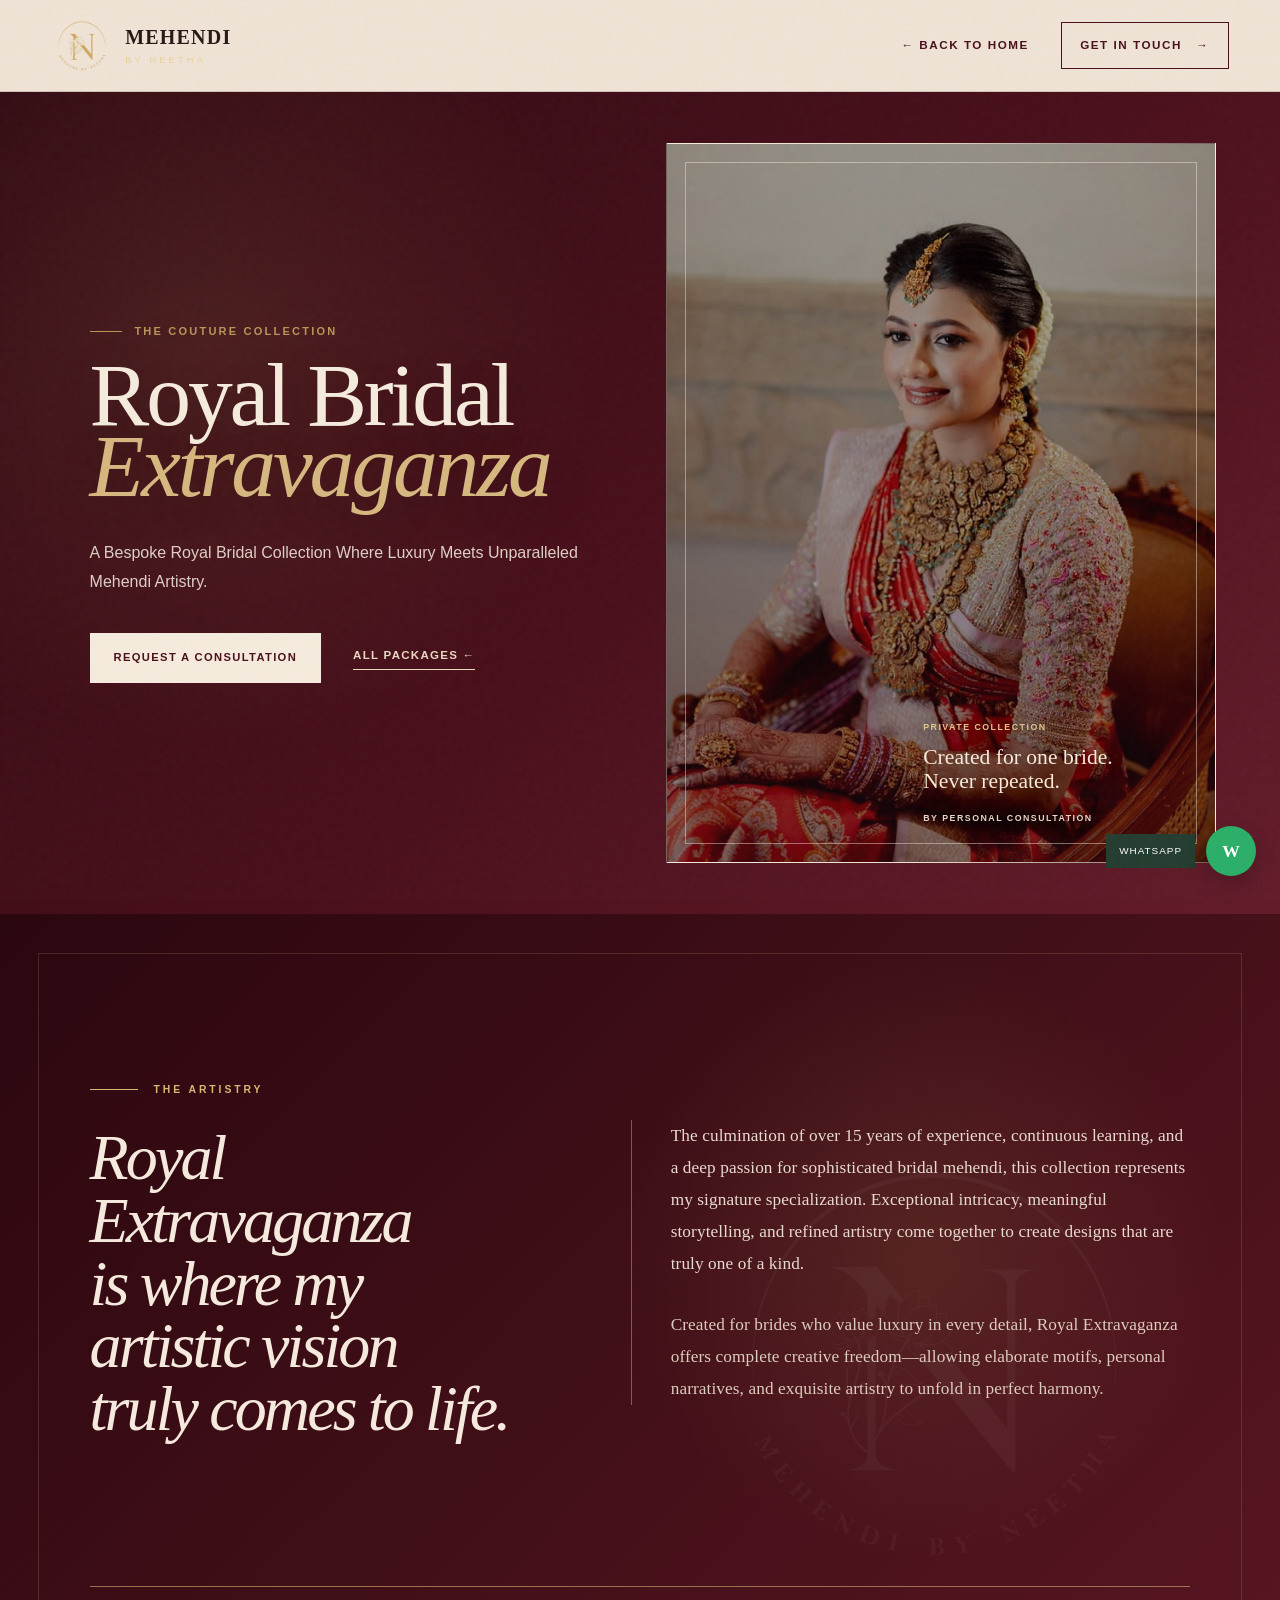
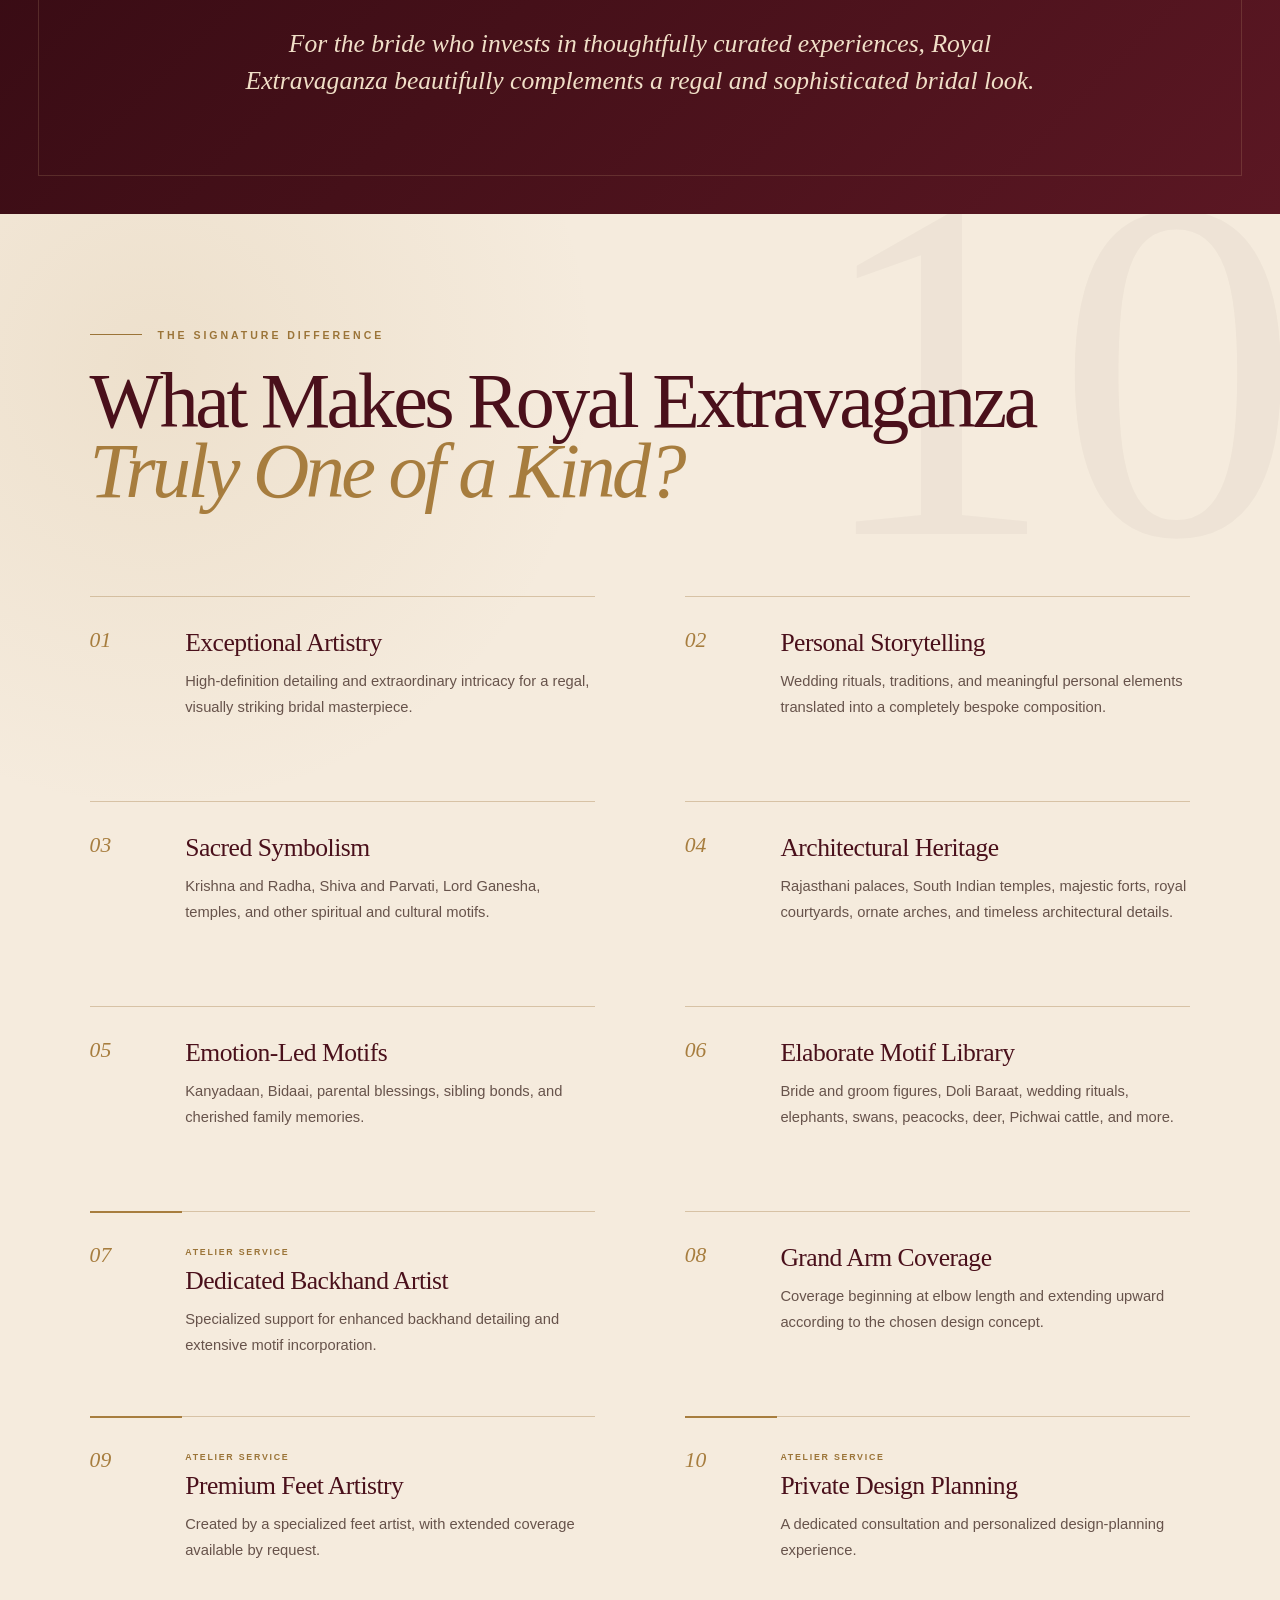
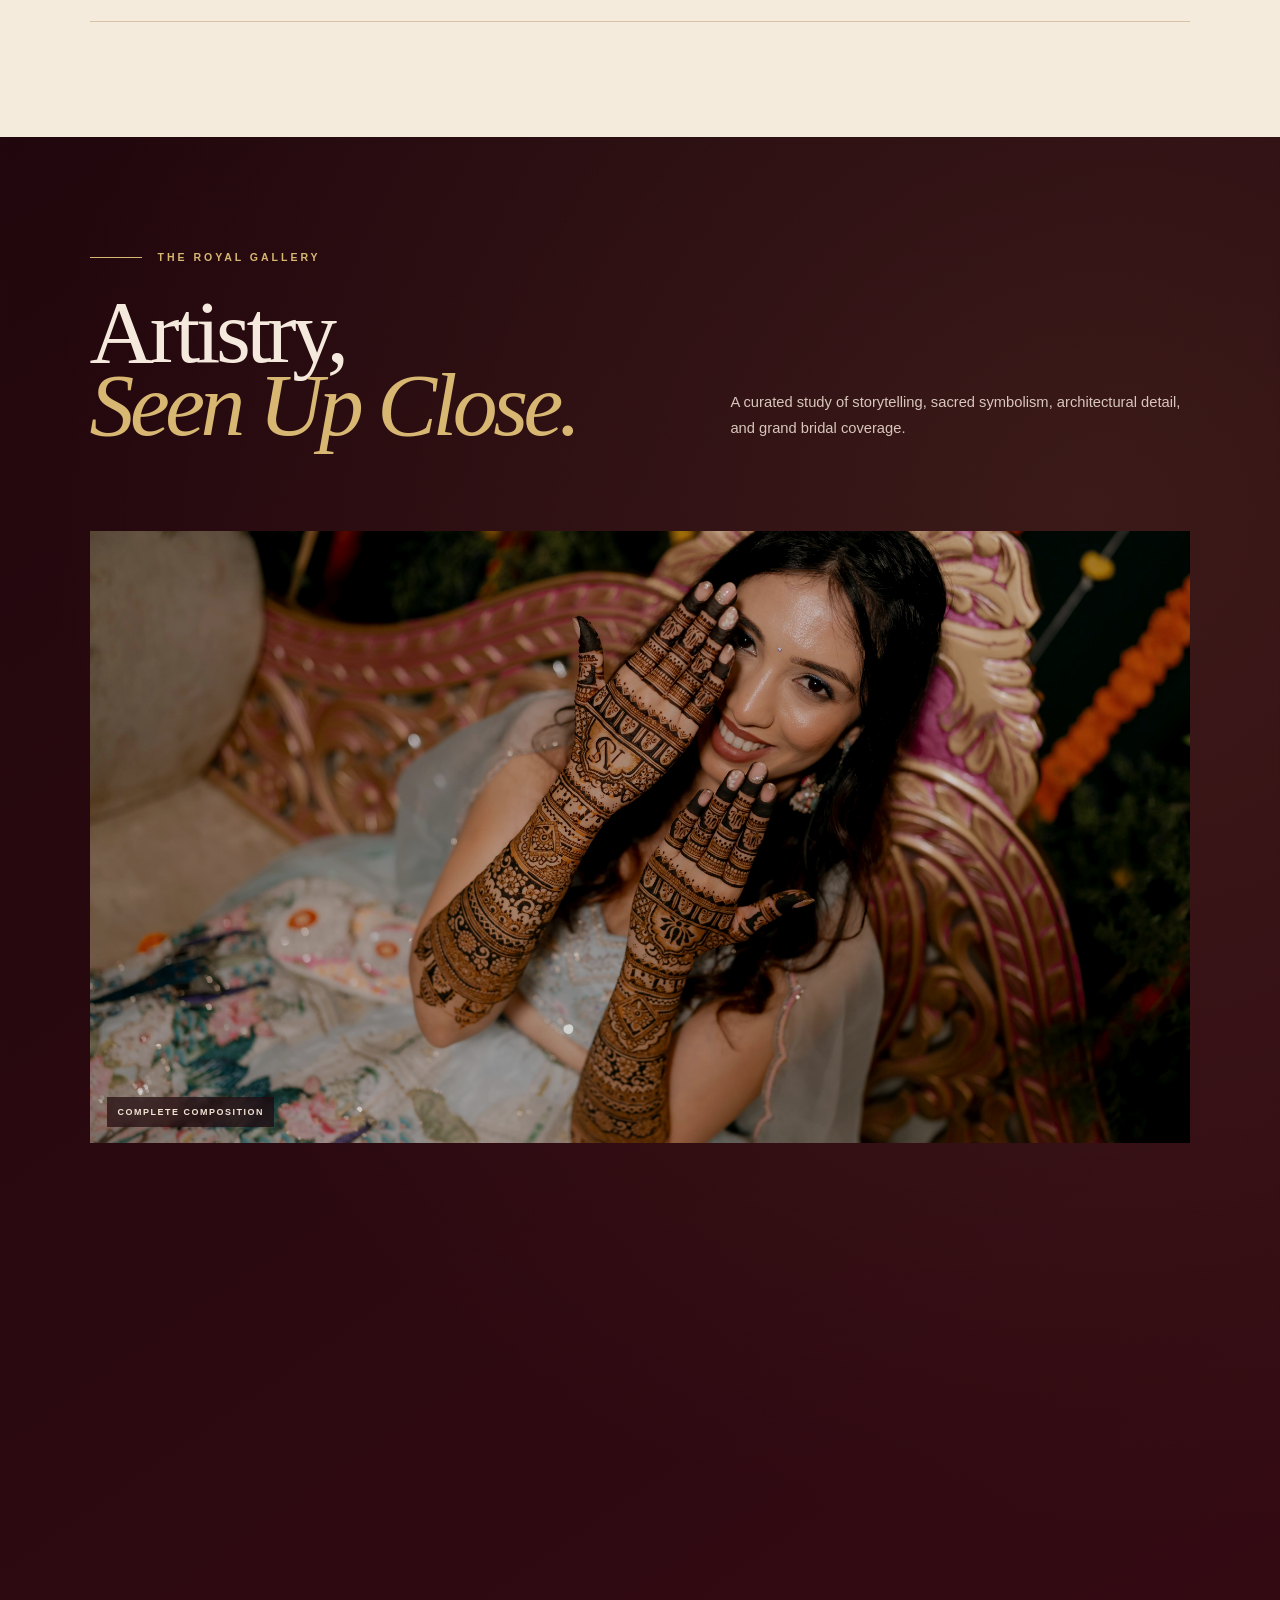
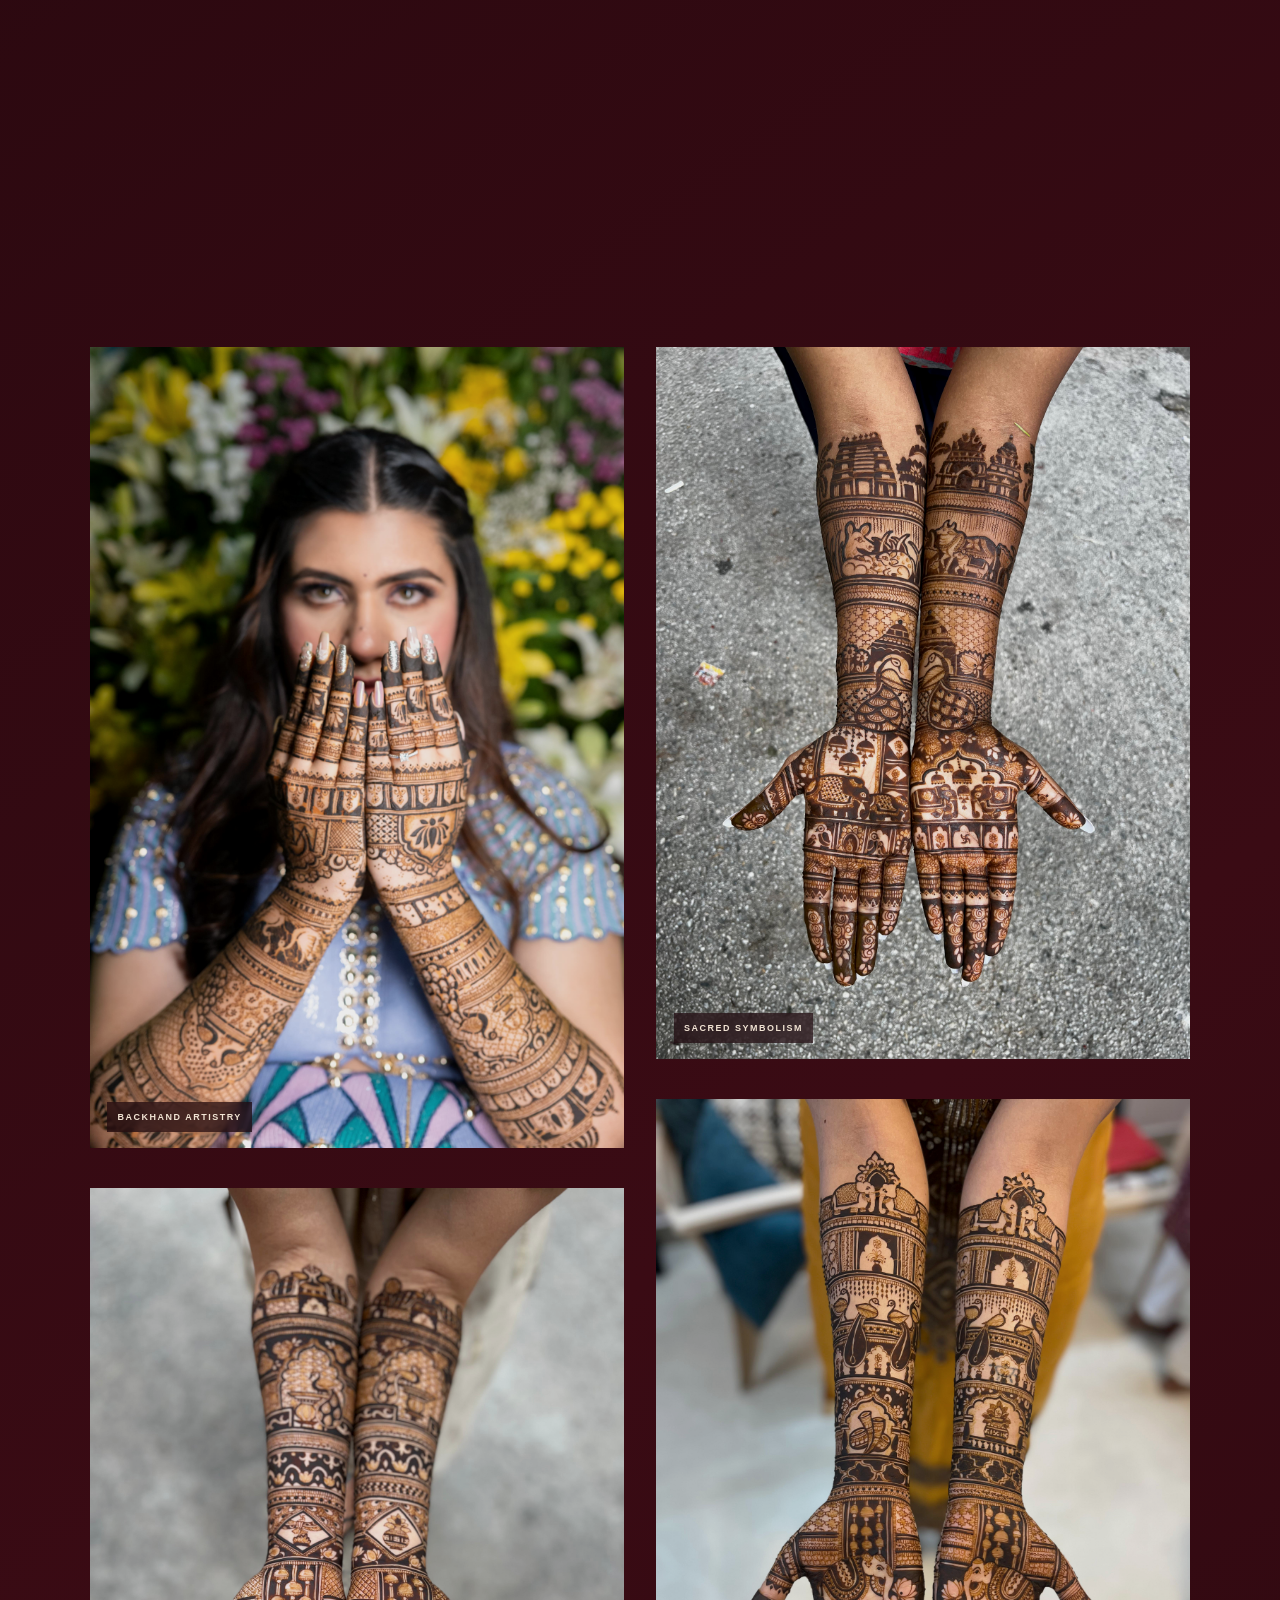
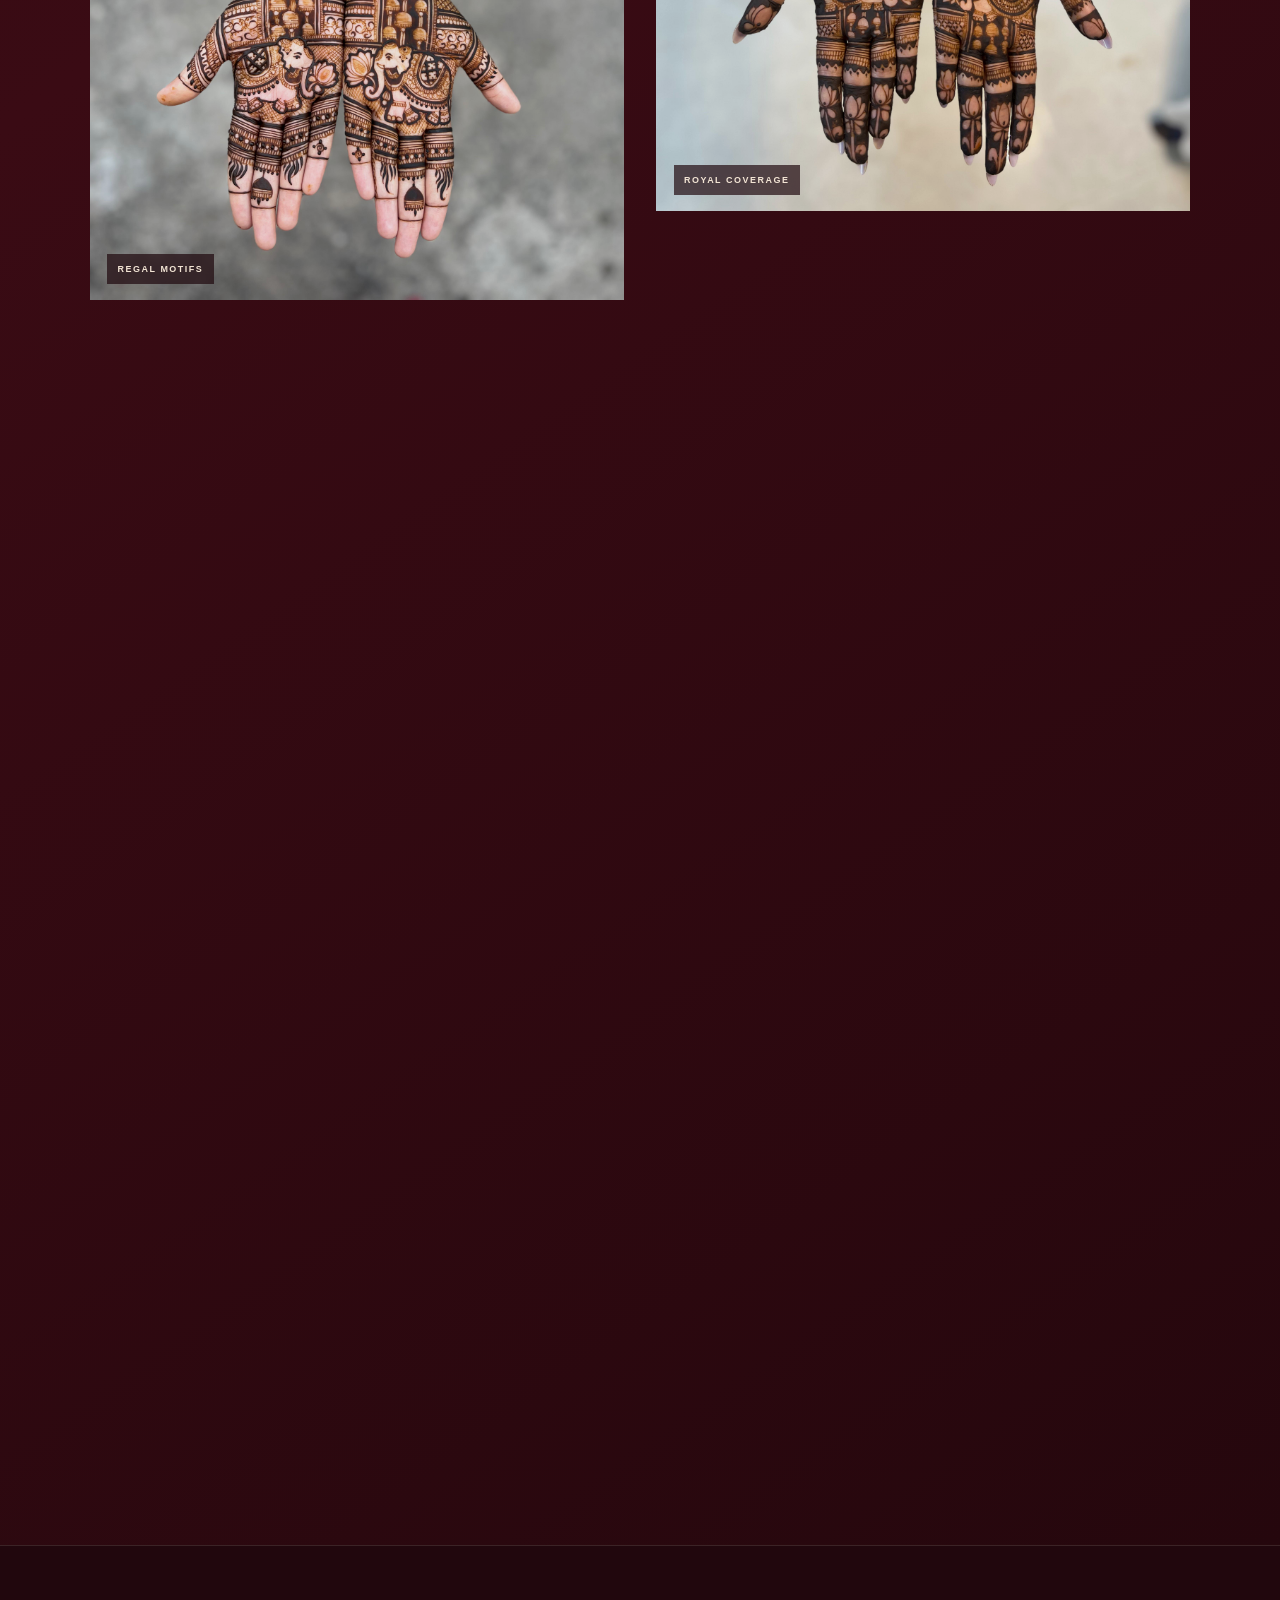
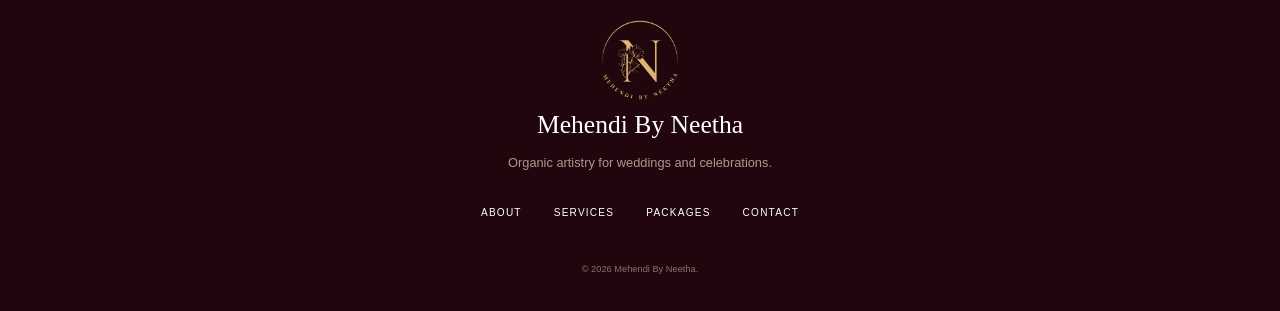
==== extravaganza.html @ 05d65f71 "Add files via upload" ====
<!doctype html>
<html lang="en">
<head>
  <meta charset="utf-8" />
  <meta name="viewport" content="width=device-width, initial-scale=1" />
  <title>Royal Bridal Extravaganza | Mehendi By Neetha</title>
  <meta name="description" content="A couture bridal mehendi experience with bespoke artwork, full coverage and private design planning by Neetha in Bangalore." />
  <meta name="theme-color" content="#681f2b" />
  <link rel="icon" href="images/Logo.png" />
  <link rel="stylesheet" href="styles.css?v=2" />
  <script src="script.js?v=2" defer></script>
</head>
<body class="royal-page">
  <header class="site-header" id="top">
    <a class="brand" href="index.html"><img src="images/Logo.png" alt="" /><span><strong>Mehendi</strong><small>by Neetha</small></span></a>
    <button class="menu-toggle" type="button" aria-expanded="false" aria-controls="nav"><span></span><span></span><span></span><b>Menu</b></button>
    <nav id="nav" class="nav" aria-label="Royal Bridal Extravaganza page navigation"><a href="index.html"><span>&larr;</span> Back to Home</a><a class="nav-book" href="index.html#book">Get in Touch <span>&rarr;</span></a></nav>
  </header>
  <main>
    <section class="hero">
      <div class="hero-media"><img src="images/Royalhero.jpeg" alt="Bride seated in royal wedding attire with detailed mehendi" /></div>
      <div class="hero-content">
        <p class="kicker">The couture collection</p>
        <h1>Royal Bridal<br /><em>Extravaganza</em></h1>
        <p class="hero-lead">A Bespoke Royal Bridal Collection Where Luxury Meets Unparalleled Mehendi Artistry.</p>
        <div class="hero-actions"><a class="button button-primary" href="index.html#book">Request a consultation</a><a class="text-link" href="index.html#packages">All packages &larr;</a></div>
      </div>
      <aside class="royal-hero-note" aria-label="Private collection note">
        <span>Private collection</span>
        <strong>Created for one bride.<br />Never repeated.</strong>
        <small>By personal consultation</small>
      </aside>
    </section>
    <section class="royal-story section" id="royal-story">
      <div class="royal-story-layout">
        <header class="royal-story-intro reveal">
          <p class="royal-story-label">The artistry</p>
          <p class="royal-story-statement">Royal Extravaganza is where my artistic vision truly comes to life.</p>
        </header>
        <div class="royal-story-body reveal">
          <p>The culmination of over 15 years of experience, continuous learning, and a deep passion for sophisticated bridal mehendi, this collection represents my signature specialization. Exceptional intricacy, meaningful storytelling, and refined artistry come together to create designs that are truly one of a kind.</p>
          <p>Created for brides who value luxury in every detail, Royal Extravaganza offers complete creative freedom&mdash;allowing elaborate motifs, personal narratives, and exquisite artistry to unfold in perfect harmony.</p>
        </div>
      </div>
      <blockquote class="royal-story-highlight reveal">For the bride who invests in thoughtfully curated experiences, Royal Extravaganza beautifully complements a regal and sophisticated bridal look.</blockquote>
    </section>
    <section class="signature section" id="signature-difference">
      <header class="signature-header reveal">
        <p class="signature-label">The signature difference</p>
        <h2>What Makes Royal Extravaganza<br /><em>Truly One of a Kind?</em></h2>
      </header>
      <ol class="signature-grid">
        <li class="signature-item reveal"><span>01</span><div><h3>Exceptional Artistry</h3><p>High-definition detailing and extraordinary intricacy for a regal, visually striking bridal masterpiece.</p></div></li>
        <li class="signature-item reveal"><span>02</span><div><h3>Personal Storytelling</h3><p>Wedding rituals, traditions, and meaningful personal elements translated into a completely bespoke composition.</p></div></li>
        <li class="signature-item reveal"><span>03</span><div><h3>Sacred Symbolism</h3><p>Krishna and Radha, Shiva and Parvati, Lord Ganesha, temples, and other spiritual and cultural motifs.</p></div></li>
        <li class="signature-item reveal"><span>04</span><div><h3>Architectural Heritage</h3><p>Rajasthani palaces, South Indian temples, majestic forts, royal courtyards, ornate arches, and timeless architectural details.</p></div></li>
        <li class="signature-item reveal"><span>05</span><div><h3>Emotion-Led Motifs</h3><p>Kanyadaan, Bidaai, parental blessings, sibling bonds, and cherished family memories.</p></div></li>
        <li class="signature-item reveal"><span>06</span><div><h3>Elaborate Motif Library</h3><p>Bride and groom figures, Doli Baraat, wedding rituals, elephants, swans, peacocks, deer, Pichwai cattle, and more.</p></div></li>
        <li class="signature-item atelier reveal"><span>07</span><div><small>Atelier service</small><h3>Dedicated Backhand Artist</h3><p>Specialized support for enhanced backhand detailing and extensive motif incorporation.</p></div></li>
        <li class="signature-item reveal"><span>08</span><div><h3>Grand Arm Coverage</h3><p>Coverage beginning at elbow length and extending upward according to the chosen design concept.</p></div></li>
        <li class="signature-item atelier reveal"><span>09</span><div><small>Atelier service</small><h3>Premium Feet Artistry</h3><p>Created by a specialized feet artist, with extended coverage available by request.</p></div></li>
        <li class="signature-item atelier reveal"><span>10</span><div><small>Atelier service</small><h3>Private Design Planning</h3><p>A dedicated consultation and personalized design-planning experience.</p></div></li>
      </ol>
    </section>
    <section class="royal-gallery section" id="royal-gallery" data-gallery-panel>
      <header class="royal-gallery-header reveal">
        <p class="royal-gallery-label">The royal gallery</p>
        <h2>Artistry,<br /><em>Seen Up Close.</em></h2>
        <p>A curated study of storytelling, sacred symbolism, architectural detail, and grand bridal coverage.</p>
      </header>
      <div class="gallery-row royal-gallery-grid">
        <figure class="gallery-slot reveal"><img src="images/REV6.jpeg" alt="Bride displaying intricate full-arm mehendi" data-caption="A complete bridal composition" /><figcaption>Complete composition</figcaption></figure>
        <figure class="gallery-slot reveal"><img src="images/REV1.jpeg" alt="Full bridal palms with portraiture, animals, and architectural storytelling" data-caption="Storytelling through portraiture and architectural motifs" /><figcaption>Storytelling</figcaption></figure>
        <figure class="gallery-slot reveal"><img src="images/REV5.jpeg" alt="Bride displaying detailed backhand mehendi against a floral setting" data-caption="Bridal backhand artistry" /><figcaption>Backhand artistry</figcaption></figure>
        <figure class="gallery-slot reveal"><img src="images/REV3.jpeg" alt="Bridal palms featuring elephants and ornamental detailing" data-caption="Regal elephant motifs and ornamental detail" /><figcaption>Regal motifs</figcaption></figure>
        <figure class="gallery-slot reveal"><img src="images/REV7.jpeg" alt="Bride showing delicate mehendi during a wedding ritual" data-caption="A quiet wedding ritual captured in detail" /><figcaption>Ritual detail</figcaption></figure>
        <figure class="gallery-slot reveal"><img src="images/REV4.jpeg" alt="Full bridal arm mehendi with couple portraits and cultural motifs" data-caption="Personal narrative expressed through bridal mehendi" /><figcaption>Personal narrative</figcaption></figure>
        <figure class="gallery-slot reveal"><img src="images/REV2.jpeg" alt="Detailed bridal palms inspired by temples, cattle, and peacocks" data-caption="Sacred symbolism and architectural heritage" /><figcaption>Sacred symbolism</figcaption></figure>
        <figure class="gallery-slot reveal"><img src="images/REV8.jpeg" alt="Full bridal palms featuring elephants, peacocks, and ornate details" data-caption="Royal coverage with elaborate animal motifs" /><figcaption>Royal coverage</figcaption></figure>
        <figure class="gallery-slot reveal"><img src="images/Rev9.jpeg" alt="Bridal palms and forearms with temple architecture, sacred cattle, and portrait mehendi details" data-caption="Temple heritage, sacred cattle, and portrait storytelling" /><figcaption>Heritage storytelling</figcaption></figure>
      </div>
      <div class="royal-gallery-cta reveal">
        <p>Every composition begins with a story that belongs only to you.</p>
        <a class="button" href="index.html#book">Begin your private consultation</a>
      </div>
    </section>
  </main>
  <div class="lightbox" role="dialog" aria-modal="true" aria-label="Enlarged Royal Extravaganza photograph" aria-hidden="true">
    <button class="lightbox-close" type="button" aria-label="Close image">&times;</button>
    <figure><img src="" alt="" /><figcaption></figcaption></figure>
    <div class="lightbox-controls">
      <button class="lightbox-nav lightbox-prev" type="button" aria-label="Previous image">&larr;</button>
      <span class="lightbox-counter" aria-live="polite"></span>
      <button class="lightbox-nav lightbox-next" type="button" aria-label="Next image">&rarr;</button>
    </div>
  </div>
  <footer class="footer"><a class="footer-logo" href="index.html"><img src="images/Logo.png" alt="" /><span>Mehendi By Neetha</span></a><p>Organic artistry for weddings and celebrations.</p><nav><a href="index.html#story">About</a><a href="index.html#services">Services</a><a href="index.html#packages">Packages</a><a href="index.html#book">Contact</a></nav><small>&copy; 2026 Mehendi By Neetha.</small></footer>
  <a class="whatsapp-float" href="https://wa.me/918660740795?text=Hello%20Neetha%2C%20I%20would%20like%20to%20know%20more%20about%20the%20Royal%20Bridal%20Extravaganza%20package." target="_blank" rel="noopener"><span>WhatsApp</span><b>W</b></a>
</body>
</html>
---- styles.css ----
:root{--wine:#681f2b;--wine2:#4a151e;--henna:#8d452d;--gold:#c89f5a;--ink:#2b2420;--cream:#f4ecdf;--paper:#fbf7ef;--sage:#7f8975;--line:rgba(63,44,33,.18);--serif:Georgia,"Times New Roman",serif;--sans:Arial,"Helvetica Neue",sans-serif}
*{box-sizing:border-box}html{scroll-behavior:smooth}body{margin:0;background:var(--paper);color:var(--ink);font-family:var(--sans);font-size:16px;line-height:1.6;overflow-x:hidden}body::before{content:"";position:fixed;inset:0;pointer-events:none;z-index:20;opacity:.16;background-image:url("data:image/svg+xml,%3Csvg viewBox='0 0 180 180' xmlns='http://www.w3.org/2000/svg'%3E%3Cfilter id='n'%3E%3CfeTurbulence type='fractalNoise' baseFrequency='.8' numOctaves='2' stitchTiles='stitch'/%3E%3C/filter%3E%3Crect width='100%25' height='100%25' filter='url(%23n)' opacity='.17'/%3E%3C/svg%3E")}
img{display:block;max-width:100%}a{color:inherit;text-decoration:none}button,input,select,textarea{font:inherit}.skip-link{position:absolute;left:-999px;top:8px;z-index:99;background:#fff;padding:.7rem}.skip-link:focus{left:8px}.sr-only{position:absolute;width:1px;height:1px;overflow:hidden;clip:rect(0 0 0 0)}
.announcement{height:32px;display:grid;place-items:center;background:var(--wine);color:#fff;font-size:.67rem;letter-spacing:.17em;text-transform:uppercase}.site-header{height:92px;padding:0 clamp(1.2rem,4vw,4.5rem);display:flex;align-items:center;justify-content:space-between;background:rgba(251,247,239,.94);border-bottom:1px solid var(--line);position:sticky;top:0;z-index:15;backdrop-filter:blur(12px)}.brand{display:flex;align-items:center;gap:.75rem}.brand img{width:62px;height:62px;object-fit:contain;mix-blend-mode:multiply}.brand span{display:flex;flex-direction:column;line-height:.9;text-transform:uppercase}.brand strong{font:600 1.25rem var(--serif);letter-spacing:.06em}.brand small{font-size:.58rem;letter-spacing:.34em;margin-top:.45rem}.nav{display:flex;align-items:center;gap:clamp(1rem,2.5vw,2.4rem)}.nav>a{font-size:.73rem;font-weight:600;text-transform:uppercase;letter-spacing:.13em;position:relative}.nav>a:not(.nav-book)::after{content:"";position:absolute;left:0;bottom:-6px;width:0;height:1px;background:var(--wine);transition:.25s}.nav>a:hover::after{width:100%}.nav-book{padding:.85rem 1.15rem;border:1px solid var(--wine);color:var(--wine)}.nav-book span{margin-left:.6rem}.menu-toggle{display:none;border:0;background:transparent;padding:10px}.menu-toggle span{display:block;width:25px;height:1px;background:var(--ink);margin:5px}
.hero{min-height:calc(100vh - 124px);display:grid;grid-template-columns:56% 44%;position:relative;background:var(--cream);overflow:hidden}.hero-media{grid-column:1/3;grid-row:1;min-height:700px}.hero-media::after{content:"";position:absolute;inset:0;background:linear-gradient(90deg,rgba(244,236,223,.97) 0%,rgba(244,236,223,.82) 30%,rgba(244,236,223,.06) 60%,rgba(35,14,14,.15) 100%)}.hero-media img{width:100%;height:100%;object-fit:cover}.hero-content{grid-column:1;grid-row:1;position:relative;z-index:2;align-self:center;padding:5rem clamp(1.4rem,7vw,8rem)}.kicker{margin:0 0 1.1rem;color:var(--henna);font-size:.69rem;font-weight:600;letter-spacing:.2em;text-transform:uppercase}.kicker::before{content:"";display:inline-block;width:32px;height:1px;background:currentColor;margin:0 .8rem .22rem 0}.hero h1,.section h2{margin:0;font:600 clamp(4.1rem,7vw,7.2rem)/.78 var(--serif);letter-spacing:-.045em}.hero h1 em,.section h2 em{font-weight:500;color:var(--wine)}.hero-lead{max-width:510px;margin:2.3rem 0;color:#4c4039;font-size:1.05rem;line-height:1.8}.hero-actions{display:flex;align-items:center;gap:2rem}.button{display:inline-flex;align-items:center;justify-content:center;border:0;cursor:pointer;padding:1rem 1.5rem;text-transform:uppercase;letter-spacing:.12em;font-size:.7rem;font-weight:600;transition:.25s}.button-primary{background:var(--wine);color:#fff}.button-primary:hover{background:var(--wine2);transform:translateY(-2px)}.text-link{font-size:.72rem;font-weight:600;text-transform:uppercase;letter-spacing:.11em;border-bottom:1px solid currentColor;padding-bottom:.25rem}.text-link span{margin-left:.45rem}.hero-proof{display:flex;gap:2rem;margin-top:4.2rem;padding-top:1.4rem;border-top:1px solid var(--line);max-width:540px}.hero-proof div{display:flex;align-items:center;gap:.7rem}.hero-proof strong{font:600 1.75rem var(--serif);color:var(--wine)}.hero-proof span{font-size:.62rem;text-transform:uppercase;line-height:1.35;letter-spacing:.09em}.hero-seal{position:absolute;right:4vw;bottom:3vw;z-index:2;width:118px;height:118px;border:1px solid rgba(255,255,255,.75);border-radius:50%;color:#fff;display:flex;flex-direction:column;align-items:center;justify-content:center;text-transform:uppercase;font-size:.51rem;letter-spacing:.15em;transform:rotate(8deg)}.hero-seal::before{content:"";position:absolute;inset:6px;border:1px dashed rgba(255,255,255,.55);border-radius:50%}.hero-seal b{font:500 1.9rem var(--serif);text-transform:none;letter-spacing:0}.marquee{background:var(--wine);color:#f7e8ce;overflow:hidden;white-space:nowrap;padding:.8rem 0;font:500 1.1rem var(--serif);letter-spacing:.12em;text-transform:uppercase}.marquee div{display:flex;width:max-content;animation:marquee 28s linear infinite}.marquee span{display:block}.marquee i{font-style:normal;color:var(--gold);padding:0 1.4rem}@keyframes marquee{to{transform:translateX(-50%)}}
.section{padding:clamp(5rem,9vw,9rem) clamp(1.4rem,7vw,8rem)}.story{display:grid;grid-template-columns:.85fr 1.2fr .55fr;gap:clamp(2rem,4vw,5rem);align-items:start}.story h2,.section-title h2,.design-header h2,.booking h2{font-size:clamp(3.2rem,5vw,5.8rem);line-height:.86}.story-portrait{margin:0;position:relative}.story-portrait::before{content:"";position:absolute;inset:.8rem -.7rem -.7rem .8rem;border:1px solid var(--gold);z-index:0}.story-portrait img{position:relative;z-index:1;width:100%;aspect-ratio:4/5;object-fit:cover;object-position:center 62%}.story-portrait figcaption{position:relative;z-index:2;margin:.9rem 0 0 .8rem;color:var(--wine);font:600 1.25rem var(--serif)}.story-portrait figcaption span{display:block;margin-top:.15rem;color:var(--henna);font:600 .57rem var(--sans);letter-spacing:.14em;text-transform:uppercase}.story-copy{padding-top:1rem}.story-copy p{color:#5a4c43}.story-copy .dropcap:first-letter{font:600 4.4rem/.7 var(--serif);float:left;color:var(--wine);padding:.25rem .55rem 0 0}.story-copy .text-link{display:inline-block;margin-top:1rem}.story-note{border-left:1px solid var(--gold);padding:1.2rem 0 1.2rem 1.5rem;margin-top:1rem}.story-note .botanical{font-size:3.5rem;color:var(--gold)}.story-note p{font:italic 500 1.45rem/1.25 var(--serif)}.story-note small{text-transform:uppercase;letter-spacing:.14em;color:var(--henna)}
.services{background:var(--cream)}.section-title{display:grid;grid-template-columns:1fr minmax(260px,440px);align-items:end;gap:4rem;margin-bottom:4rem}.section-title>p{color:#63534a;margin:0}.service-list{display:grid;grid-template-columns:repeat(3,1fr);border-top:1px solid var(--line);border-bottom:1px solid var(--line)}.service-card{padding:2.2rem clamp(1rem,2.5vw,2.8rem);border-right:1px solid var(--line);position:relative}.service-card:nth-child(3n),.service-card:last-child{border-right:0}.service-card:nth-child(n+4){border-top:1px solid var(--line)}.service-card>span{font:500 .8rem var(--serif);color:var(--henna)}.service-icon{position:relative;width:90px;height:90px;border:1px solid rgba(201,154,74,.7);border-radius:50%;color:#c99a4a;background:rgba(255,255,255,.28);display:flex;align-items:center;justify-content:center;margin:1.5rem auto}.service-icon::before{content:"";position:absolute;width:78px;height:78px;border:1px solid rgba(201,154,74,.2);border-radius:50%}.service-icon svg{width:58px;height:58px;fill:none;stroke:currentColor;stroke-width:1.8;stroke-linecap:round;stroke-linejoin:round;position:relative;z-index:1}.service-card h3{font:600 2.1rem var(--serif);margin:.3rem 0}.service-card p{font-size:.92rem;color:#64554c;min-height:92px}.service-card a{font-size:.68rem;text-transform:uppercase;letter-spacing:.12em;font-weight:600;color:var(--wine)}
.designs{background:var(--wine2);color:#fff}.design-header{display:grid;grid-template-columns:1fr minmax(280px,440px);gap:4rem;align-items:end;margin-bottom:3.5rem}.design-header .kicker{color:#ddb56f}.design-header h2 em{color:#e5c387}.design-header>p{color:#d9c9bd;margin:0}.gallery-tabs{display:grid;grid-template-columns:repeat(6,1fr);border:1px solid rgba(255,255,255,.2);margin-bottom:2rem}.gallery-tab{min-height:106px;padding:1.2rem;border:0;border-right:1px solid rgba(255,255,255,.2);background:transparent;color:#d9c9bd;text-align:left;cursor:pointer;font:500 1.15rem/1.15 var(--serif);transition:background .25s,color .25s}.gallery-tab:last-child{border-right:0}.gallery-tab span{display:block;margin-bottom:.8rem;color:#ddb56f;font:600 .58rem var(--sans);letter-spacing:.14em}.gallery-tab:hover,.gallery-tab:focus-visible{background:rgba(255,255,255,.08);color:#fff}.gallery-tab.active{background:#f2dfbe;color:var(--wine2)}.gallery-tab.active span{color:var(--wine)}.gallery-panel{padding:clamp(1.4rem,3vw,2.5rem);border:1px solid rgba(255,255,255,.2)}.gallery-panel[hidden]{display:none}.gallery-panel>header{display:grid;grid-template-columns:1fr minmax(260px,420px);gap:3rem;align-items:end;margin-bottom:2rem}.gallery-panel h3{margin:.15rem 0 0;font:500 clamp(2.5rem,4vw,4.2rem)/1 var(--serif);color:#f2dfbe}.gallery-panel header small{color:#ddb56f;font-size:.6rem;letter-spacing:.16em;text-transform:uppercase}.gallery-panel header p{margin:0;color:#d9c9bd}.gallery-row{display:grid;grid-template-columns:repeat(5,1fr);gap:1rem}.gallery-slot{aspect-ratio:4/5;display:flex;flex-direction:column;justify-content:space-between;padding:1rem;border:1px dashed rgba(242,223,190,.42);background:linear-gradient(145deg,rgba(255,255,255,.06),rgba(255,255,255,.015));color:#ddb56f}.gallery-slot span{font:500 1rem var(--serif)}.gallery-slot small{color:#bca9a4;font-size:.55rem;letter-spacing:.12em;text-transform:uppercase}.gallery-instagram{margin-top:1.5rem;border:1px solid rgba(255,255,255,.22);padding:1.4rem 1.8rem;display:grid;grid-template-columns:1fr 1fr auto;align-items:center}.gallery-instagram span,.gallery-instagram em{text-transform:uppercase;font:normal 600 .6rem var(--sans);letter-spacing:.13em}.gallery-instagram strong{font:500 1.5rem var(--serif)}
.packages{background:var(--paper)}.package-grid{display:grid;grid-template-columns:repeat(4,1fr);border:1px solid var(--line)}.package-card{padding:2.3rem 1.8rem;min-height:515px;border-right:1px solid var(--line);display:flex;flex-direction:column;position:relative;transition:.25s}.package-card:last-child{border-right:0}.package-card:hover{transform:translateY(-8px);box-shadow:0 20px 45px rgba(65,35,25,.1);background:#fff}.package-number{font:500 1rem var(--serif);color:var(--henna)}.package-card h3{font:600 2.4rem var(--serif);margin:2rem 0 .2rem}.price{font:600 2rem var(--serif);color:var(--wine);border-bottom:1px solid var(--line);padding-bottom:1.2rem;margin:.3rem 0 1.2rem}.price small{font:500 .7rem var(--sans);text-transform:uppercase;letter-spacing:.1em}.package-card>p:not(.price){font-size:.86rem;color:#66584e}.package-card ul{list-style:none;padding:0;margin:1rem 0 2rem}.package-card li{font-size:.78rem;padding:.5rem 0;border-bottom:1px dotted var(--line)}.package-card li::before{content:"✓";color:var(--henna);margin-right:.5rem}.package-card>a{margin-top:auto;font-size:.66rem;text-transform:uppercase;letter-spacing:.12em;font-weight:600}.package-card.featured{background:#efe2ce}.most-loved{position:absolute;right:-1px;top:18px;background:var(--wine);color:#fff;padding:.35rem .7rem;text-transform:uppercase;letter-spacing:.12em;font-size:.52rem}.package-card.dark{background:var(--wine2);color:#fff}.package-card.dark .price,.package-card.dark .package-number{color:#e3bd7b}.package-card.dark>p:not(.price){color:#dbcac2}.nonbridal{margin-top:2rem;background:#d9ddcf;padding:2rem 2.4rem;display:grid;grid-template-columns:1fr 1fr auto;gap:2rem;align-items:center}.nonbridal .kicker{margin-bottom:.4rem}.nonbridal h3{font:600 2rem var(--serif);margin:0}.nonbridal p{margin:0;font-size:.85rem}.button-outline{border:1px solid var(--ink)}
.booking{background:var(--wine);color:#fff;display:grid;grid-template-columns:.8fr 1.2fr;gap:8vw}.booking .kicker{color:#e5bd79}.booking h2 em{color:#e8c689}.booking-copy>p:not(.kicker){color:#dbc8c5;max-width:460px}.contact-lines{display:flex;flex-direction:column;gap:.6rem;margin-top:2rem}.contact-lines a,.contact-lines span{font-size:.72rem;text-transform:uppercase;letter-spacing:.1em}.booking-form{background:var(--paper);color:var(--ink);padding:clamp(1.5rem,4vw,3.5rem);display:grid;grid-template-columns:1fr 1fr;gap:1.25rem}.booking-form label{display:block}.booking-form label>span{display:block;font-size:.62rem;font-weight:600;text-transform:uppercase;letter-spacing:.12em;margin-bottom:.45rem}.booking-form input,.booking-form select,.booking-form textarea{width:100%;border:0;border-bottom:1px solid #b8aa9b;background:transparent;padding:.75rem .15rem;color:var(--ink);border-radius:0;outline:0}.booking-form input:focus,.booking-form select:focus,.booking-form textarea:focus{border-color:var(--wine)}.booking-form textarea{resize:vertical}.full{grid-column:1/3}.form-note{text-align:center;margin:0;font-size:.66rem;color:#74675f}
.footer{background:#241d19;color:#fff;text-align:center;padding:4rem 1.5rem 2rem}.footer-logo{display:inline-flex;align-items:center;flex-direction:column;font:500 1.6rem var(--serif)}.footer-logo img{width:100px;height:100px;object-fit:contain;mix-blend-mode:screen}.footer>p{color:#a99a90;font-size:.8rem}.footer nav{display:flex;justify-content:center;gap:2rem;margin:2rem 0}.footer nav a{font-size:.63rem;text-transform:uppercase;letter-spacing:.12em}.footer>small{font-size:.58rem;color:#82756e}.whatsapp-float{position:fixed;z-index:18;right:1.5rem;bottom:1.5rem;display:flex;align-items:center;gap:.7rem;color:#fff}.whatsapp-float span{background:#243d30;padding:.55rem .8rem;font-size:.62rem;text-transform:uppercase;letter-spacing:.1em}.whatsapp-float b{display:grid;place-items:center;width:50px;height:50px;border-radius:50%;background:#2baf68;font:600 1.1rem var(--serif);box-shadow:0 8px 22px rgba(0,0,0,.2)}
.gallery-slot img,[data-lightbox]{cursor:zoom-in}.lightbox{position:fixed;inset:0;background:rgba(20,10,10,.94);z-index:50;display:none;place-items:center;padding:2rem;cursor:zoom-out}.lightbox.open{display:grid}.lightbox button{position:absolute;top:1rem;right:1.4rem;color:#fff;background:transparent;border:0;font:300 3rem var(--serif);cursor:pointer}.lightbox figure{margin:0;max-width:94vw;max-height:92vh;text-align:center}.lightbox img{display:block;max-width:94vw;max-height:84vh;width:auto;height:auto;margin:auto;object-fit:contain;box-shadow:0 24px 70px rgba(0,0,0,.45)}.lightbox figcaption{color:#fff;margin-top:.7rem;font-size:.75rem;letter-spacing:.06em}.reveal{opacity:0;transform:translateY(24px);transition:opacity .75s ease,transform .75s ease}.reveal.visible{opacity:1;transform:none}
@media(max-width:1000px){.nav{gap:1rem}.nav>a{font-size:.62rem}.hero{grid-template-columns:1fr}.hero-media{grid-column:1;min-height:760px}.hero-media::after{background:linear-gradient(90deg,rgba(244,236,223,.94),rgba(244,236,223,.55) 60%,rgba(30,10,10,.1))}.hero-content{grid-column:1;padding-left:7vw}.story{grid-template-columns:1fr 1fr}.story-portrait{grid-column:1;max-width:420px}.story-copy{grid-column:2;grid-row:1/3}.story-note{grid-column:1}.service-list{grid-template-columns:1fr}.service-card{border-right:0;border-bottom:1px solid var(--line)}.designs{grid-template-columns:1fr}.design-header{position:static}.package-grid{grid-template-columns:1fr 1fr}.package-card:nth-child(2){border-right:0}.package-card{border-bottom:1px solid var(--line)}.nonbridal{grid-template-columns:1fr 1fr}.nonbridal .button{grid-column:1/3}.booking{grid-template-columns:1fr}}
@media(max-width:720px){.announcement{font-size:.5rem;letter-spacing:.065em;white-space:nowrap;overflow:hidden}.site-header{height:74px;padding:0 1rem}.brand img{width:48px;height:48px}.brand strong{font-size:1rem}.menu-toggle{display:block;position:absolute;right:1rem;top:17px;z-index:2}.nav{display:none;position:absolute;left:0;right:0;top:74px;background:var(--paper);padding:1rem 1.4rem 1.4rem;flex-direction:column;align-items:stretch;border-bottom:1px solid var(--line)}.nav.open{display:flex}.nav>a{padding:.7rem 0}.nav-book{text-align:center}.hero{min-height:calc(100svh - 106px)}.hero-media{min-height:700px}.hero-media img{object-position:66% center}.hero-media::after{background:linear-gradient(0deg,rgba(244,236,223,.98) 3%,rgba(244,236,223,.75) 50%,rgba(244,236,223,.08) 90%)}.hero-content{align-self:end;padding:2.5rem 1.3rem 2rem}.hero h1{font-size:clamp(3.6rem,16vw,5rem)}.hero-lead{font-size:.86rem;margin:1.5rem 0;overflow-wrap:anywhere}.hero-actions{gap:1rem}.hero-actions .button{padding:.9rem 1.1rem}.hero-actions .text-link{font-size:.61rem}.hero-proof{margin-top:2.2rem;gap:1rem}.hero-proof strong{font-size:1.35rem}.hero-proof span{font-size:.52rem}.hero-seal{display:none}.section{padding:4.5rem 1.3rem}.section h2{font-size:3.6rem}.story h2{font-size:3.2rem}.story{grid-template-columns:1fr;gap:1.5rem}.story-portrait,.story-copy,.story-note{grid-column:1;grid-row:auto}.story-portrait{width:calc(100% - .7rem);margin:1rem 0 1.5rem}.story-copy{padding-top:0}.story-note{grid-column:1}.section-title{grid-template-columns:1fr;gap:1.5rem}.service-icon{margin:.8rem}.design-grid{display:block}.design-card,.design-card.tall{width:100%;min-height:480px;margin-bottom:1rem}.design-quote{margin-bottom:1rem}.instagram-card{display:flex;flex-direction:column;align-items:flex-start;gap:.3rem}.package-grid{grid-template-columns:1fr}.package-card{border-right:0!important;min-height:470px}.nonbridal{grid-template-columns:1fr;padding:1.5rem}.nonbridal .button{grid-column:1}.booking{gap:3rem}.booking-form{grid-template-columns:1fr;padding:1.4rem}.booking-form label,.full{grid-column:1}.footer nav{flex-wrap:wrap;gap:1rem 1.5rem}.whatsapp-float span{display:none}}
@media(max-width:720px){.menu-toggle span{display:none}.menu-toggle b{display:block;font-size:.62rem;text-transform:uppercase;letter-spacing:.14em;color:var(--ink)}}
@media(prefers-reduced-motion:reduce){html{scroll-behavior:auto}.marquee div{animation:none}.reveal{opacity:1;transform:none;transition:none}}
.package-note{margin:1rem 0 0;padding:.85rem 1rem;border-left:2px solid var(--gold);background:rgba(200,159,90,.08);color:#66584e;font-size:.78rem;line-height:1.55}.package-note strong{color:var(--wine)}
.guest-pricing{background:linear-gradient(135deg,#eadcc8 0%,#f7efe4 100%);position:relative;overflow:hidden}.guest-pricing::before{content:"";position:absolute;inset:clamp(1rem,3vw,2.5rem);border:1px solid rgba(104,31,43,.12);pointer-events:none}.guest-pricing>*{position:relative;z-index:1}.guest-pricing-layout{display:grid;grid-template-columns:minmax(0,1.1fr) minmax(320px,.9fr);gap:clamp(1.5rem,3.5vw,4rem);align-items:start}.guest-menu{border:1px solid rgba(104,31,43,.18);background:rgba(255,252,246,.72);box-shadow:0 24px 60px rgba(104,31,43,.08)}.guest-menu-intro{padding:2rem clamp(1.4rem,3vw,2.4rem);background:var(--wine);color:#f8ead6}.guest-menu-intro span,.guest-label{display:block;margin:0 0 .65rem;color:var(--gold);font-size:.62rem;font-weight:700;letter-spacing:.17em;text-transform:uppercase}.guest-menu-intro h3{max-width:560px;margin:0;color:#fff6e6;font:500 clamp(1.65rem,2.5vw,2.45rem)/1 var(--serif)}.guest-menu-intro p{max-width:560px;margin:.85rem 0 0;color:#ead8c8;font-size:.88rem;line-height:1.7}.guest-price-row{display:grid;grid-template-columns:minmax(0,1fr) minmax(112px,max-content);gap:.35rem 1.5rem;align-items:end;padding:1.05rem clamp(1.2rem,2.5vw,2.2rem);border-bottom:1px solid rgba(104,31,43,.12)}.guest-price-row span{font:600 1.14rem/1.15 var(--serif);color:var(--wine)}.guest-price-row small{grid-column:1;color:#6a5b52;font-size:.74rem;letter-spacing:.03em}.guest-price-row strong{grid-column:2;grid-row:1/3;justify-self:end;color:var(--ink);font:600 1.05rem var(--serif);white-space:nowrap}.guest-details{display:grid;gap:1rem}.guest-note,.hourly-service,.guest-cta{padding:clamp(1.35rem,2.4vw,2rem);border:1px solid rgba(104,31,43,.16);background:rgba(255,255,255,.5)}.guest-note{margin:1rem clamp(1rem,2vw,1.5rem) clamp(1rem,2vw,1.5rem);background:#fffaf0}.guest-note ul,.hourly-service ul{list-style:none;padding:0;margin:.8rem 0 0}.guest-note li,.hourly-service li{padding:.62rem 0;border-bottom:1px dotted rgba(104,31,43,.2);color:#625249;font-size:.86rem;line-height:1.55}.guest-note li:last-child,.hourly-service li:last-child{border-bottom:0}.guest-note li::before,.hourly-service li::before{content:"";display:inline-block;width:5px;height:5px;margin:0 .65rem .12rem 0;border-radius:50%;background:var(--gold)}.hourly-service{background:#fffaf0}.hourly-service h3,.guest-cta h3{margin:0;color:var(--wine);font:600 clamp(1.7rem,2.4vw,2.35rem)/1 var(--serif)}.hourly-service>p{margin:1rem 0;color:#625249;font-size:.9rem}.hourly-rate{display:flex;align-items:baseline;gap:.75rem;margin:1.1rem 0;padding:1rem 0;border-top:1px solid rgba(200,159,90,.5);border-bottom:1px solid rgba(200,159,90,.5)}.hourly-rate strong{color:var(--wine);font:600 2.25rem var(--serif)}.hourly-rate span{font-size:.65rem;font-weight:700;letter-spacing:.14em;text-transform:uppercase;color:#6a5b52}.guest-cta{display:flex;align-items:center;justify-content:space-between;gap:1.4rem;background:var(--wine2);color:#fff}.guest-cta .guest-label{color:#e4c07e}.guest-cta h3{color:#fff6e6}.guest-cta .button{flex:0 0 auto;background:#f3d493;color:var(--wine2)}
@media(max-width:1000px){.guest-pricing-layout{grid-template-columns:1fr}.guest-details{grid-template-columns:1fr 1fr}.guest-cta{grid-column:1/-1}}
@media(max-width:720px){.guest-pricing .section-title h2{font-size:3.25rem}.guest-details{grid-template-columns:1fr}.guest-price-row{grid-template-columns:1fr;gap:.25rem;padding:1rem 1.2rem}.guest-price-row small,.guest-price-row strong{grid-column:1;grid-row:auto;justify-self:start}.guest-price-row strong{margin-top:.2rem}.hourly-rate{align-items:flex-start;flex-direction:column;gap:.1rem}.guest-cta{align-items:flex-start;flex-direction:column}.guest-cta .button{width:100%}}
@media(max-width:1000px){.service-card:nth-child(n+4){border-top:0}}
.hero h1{font-family:"Palatino Linotype","Book Antiqua",Palatino,Georgia,serif;font-weight:500;line-height:.82;letter-spacing:-.035em;text-wrap:balance}
.hero-media{background:linear-gradient(90deg,var(--cream) 0%,#eadbc7 46%,#3a2023 100%)}.hero-media img{width:62%;margin-left:auto;object-position:center 38%;transform:none;filter:saturate(1.18) contrast(1.08) brightness(1.06)}.hero-media::after{background:linear-gradient(90deg,rgba(244,236,223,.99) 0%,rgba(244,236,223,.94) 28%,rgba(244,236,223,.72) 38%,rgba(244,236,223,.18) 52%,rgba(244,236,223,0) 68%,rgba(74,21,30,.06) 100%)}
@media(max-width:720px){.hero{display:block;min-height:0}.hero-media{height:520px;min-height:520px}.hero-content{width:100vw;max-width:100vw;min-width:0;padding:2.5rem 1.3rem 2.2rem}.hero h1{font-size:clamp(3rem,14vw,4rem)}.hero-media img{width:100%;margin-left:0;object-position:center 42%;transform:none;filter:saturate(1.2) contrast(1.09) brightness(1.08)}.hero-media::after{background:linear-gradient(0deg,rgba(244,236,223,.9) 0%,rgba(244,236,223,.12) 14%,rgba(244,236,223,0) 32%)}}
.site-header{background:rgba(104,31,43,.98);color:#fff;border-bottom-color:rgba(255,255,255,.18)}.brand img{mix-blend-mode:normal}.brand small{color:#ead09c}.nav>a{color:#fff}.nav>a:not(.nav-book)::after{background:var(--gold)}.nav-book{border-color:#e2bd76;color:#f4d99f}.menu-toggle span{background:#fff}.menu-toggle b{color:#fff}.footer-marquee{font-family:var(--sans);font-size:.74rem;font-weight:700;letter-spacing:.14em;padding:.95rem 0}
@media(max-width:720px){.nav{background:var(--wine);border-bottom-color:rgba(255,255,255,.18)}.nav>a{color:#fff}.nav-book{color:#f4d99f}}
@media(min-width:721px){.hero{min-height:calc(100vh - 92px)}}
@media(max-width:720px){.hero-proof{display:grid;grid-template-columns:repeat(2,minmax(0,1fr));gap:1rem 1.5rem}.hero-proof div:nth-child(3){grid-column:1/-1}}
.story-copy strong{color:var(--wine);font-weight:700}
.experience{position:relative;overflow:hidden;background:linear-gradient(135deg,#f4ecdf 0%,#ead9c1 100%)}.experience::before{content:"";position:absolute;inset:clamp(1rem,3vw,2.5rem);border:1px solid rgba(104,31,43,.12);pointer-events:none}.experience>*{position:relative;z-index:1}.experience-title{margin-bottom:3.5rem}.experience-title h2{max-width:980px}.experience-layout{display:grid;grid-template-columns:minmax(320px,.78fr) minmax(0,1.42fr);gap:clamp(2rem,4vw,4.5rem);align-items:start}.standard-panel{position:sticky;top:116px;padding:clamp(2rem,3.4vw,3rem);background:linear-gradient(145deg,var(--wine2),var(--wine));color:#fff;border:1px solid rgba(200,159,90,.55);box-shadow:0 28px 70px rgba(74,21,30,.16)}.standard-panel::before{content:"";position:absolute;inset:12px;border:1px solid rgba(244,236,223,.2);pointer-events:none}.standard-panel>*{position:relative;z-index:1}.standard-eyebrow{margin:0 0 1.15rem;color:#e4c07e;font-size:.66rem;font-weight:700;letter-spacing:.2em;text-transform:uppercase}.standard-panel h3{margin:0;color:#fff6e6;font:500 clamp(2.1rem,3vw,3.35rem)/.96 var(--serif);letter-spacing:-.03em}.standard-panel>p:not(.standard-eyebrow){margin:1.25rem 0 0;color:#ead9ca;font-size:.95rem;line-height:1.8}.standard-list{margin:2rem 0 1.8rem;border-top:1px solid rgba(228,192,126,.34)}.standard-item{display:grid;grid-template-columns:38px 1fr;gap:.3rem .95rem;padding:1rem 0;border-bottom:1px solid rgba(228,192,126,.24)}.standard-item span{grid-row:1/3;color:#e4c07e;font:500 1rem var(--serif)}.standard-item strong{color:#fff6e6;font:600 1.05rem/1.2 var(--serif)}.standard-item p{grid-column:2;margin:0;color:#dfc9bd;font-size:.78rem;line-height:1.55}.standard-panel .text-link{display:inline-block;color:#f3d493}.experience .service-list{grid-template-columns:repeat(2,minmax(0,1fr));border:1px solid var(--line);background:rgba(255,255,255,.25)}.experience .service-card{min-height:355px;border-right:1px solid var(--line);border-bottom:1px solid var(--line);background:rgba(251,247,239,.42);transition:transform .25s ease,background .25s ease,box-shadow .25s ease}.experience .service-card:nth-child(3n),.experience .service-card:last-child{border-right:1px solid var(--line)}.experience .service-card:nth-child(2n){border-right:0}.experience .service-card:nth-child(n+4){border-top:0}.experience .service-card:nth-child(n+5){border-bottom:0}.experience .service-card:hover{transform:translateY(-5px);background:rgba(255,255,255,.72);box-shadow:0 18px 42px rgba(104,31,43,.1)}.experience .service-card p{min-height:0}
@media(max-width:1100px){.experience-layout{grid-template-columns:1fr}.standard-panel{position:relative;top:auto}.experience .service-list{grid-template-columns:repeat(2,minmax(0,1fr))}.experience .service-card:nth-child(2n){border-right:0}.experience .service-card:nth-child(n+5){border-bottom:0}}
@media(max-width:720px){.experience-title{margin-bottom:2.5rem}.experience-title h2{font-size:3.3rem}.standard-panel{padding:1.6rem}.standard-panel h3{font-size:2.25rem}.standard-item{grid-template-columns:32px 1fr}.experience .service-list{grid-template-columns:1fr}.experience .service-card{min-height:0;border-right:0!important}.experience .service-card:nth-child(n+5){border-bottom:1px solid var(--line)}.experience .service-card:last-child{border-bottom:0}.standard-panel>p:not(.standard-eyebrow){font-size:.88rem}}
@media(max-width:1000px){.design-header{grid-template-columns:1fr;gap:1.5rem}.gallery-tabs{grid-template-columns:repeat(6,minmax(155px,1fr));overflow-x:auto}.gallery-row{grid-template-columns:repeat(5,minmax(180px,1fr));overflow-x:auto;padding-bottom:.6rem}}

/* Royal Bridal Extravaganza — page-scoped couture colour inversion */
.royal-page{--royal-wine:#4a101b;--royal-wine-deep:#310a12;--royal-ivory:#f5ebdd;--royal-cream:#ead9c1;--royal-gold:#b8955a;--royal-ink:#2a1715;background:var(--royal-wine);color:var(--royal-ivory);overflow-x:hidden}
.royal-page .site-header{background:rgba(245,235,221,.97);border-color:rgba(74,16,27,.16);color:var(--royal-ink)}
.royal-page .site-header .nav>a{color:var(--royal-wine)}
.royal-page .brand img{mix-blend-mode:multiply}
.royal-page .nav>a:not(.nav-book)::after{background:var(--royal-wine)}
.royal-page .nav-book{border-color:var(--royal-wine);color:var(--royal-wine)}
.royal-page .hero{min-height:calc(100vh - 92px);grid-template-columns:52% 48%;background:var(--royal-wine);isolation:isolate}
.royal-page .hero::before{content:"";position:absolute;inset:0;z-index:0;background:radial-gradient(circle at 16% 32%,rgba(184,149,90,.13),transparent 32%),linear-gradient(135deg,var(--royal-wine-deep),var(--royal-wine) 55%,#641c2a)}
.royal-page .hero-media{grid-column:2;grid-row:1;min-height:720px;margin:clamp(2rem,4vw,4.5rem) clamp(2rem,5vw,5.5rem) clamp(2rem,4vw,4.5rem) 0;position:relative;z-index:1;overflow:hidden;border:1px solid rgba(245,235,221,.32)}
.royal-page .hero-media::before{content:"";position:absolute;inset:18px;z-index:2;border:1px solid rgba(245,235,221,.45);pointer-events:none}
.royal-page .hero-media::after{background:linear-gradient(180deg,rgba(49,10,18,.04),rgba(49,10,18,.42))}
.royal-page .hero-media img{width:100%;height:100%;margin:0;object-fit:cover;object-position:center 35%;filter:saturate(.88) contrast(1.08) brightness(.82);transform:scale(1.015)}
.royal-page .hero-content{grid-column:1;grid-row:1;z-index:3;padding:clamp(4rem,7vw,8rem);padding-right:clamp(2rem,4vw,5rem)}
.royal-page .royal-edition{display:inline-block;margin:0 0 2.7rem;padding:.55rem .85rem;border:1px solid rgba(245,235,221,.35);color:var(--royal-cream);font-size:.58rem;font-weight:600;letter-spacing:.2em;text-transform:uppercase}
.royal-page .kicker{color:var(--royal-gold)}
.royal-page .hero h1{color:var(--royal-ivory);font-size:clamp(4.2rem,7vw,7.7rem);line-height:.8;text-shadow:0 12px 45px rgba(24,3,8,.22)}
.royal-page .hero h1 em{color:#d6b77f}
.royal-page .hero-lead{max-width:560px;color:#dfcfc4;font-size:1rem}
.royal-page .hero-actions .button-primary{background:var(--royal-ivory);color:var(--royal-wine)}
.royal-page .hero-actions .button-primary:hover{background:#fff8ed}
.royal-page .hero-actions .text-link{color:var(--royal-cream)}
.royal-page .royal-hero-note{position:absolute;right:clamp(4.5rem,6vw,6.5rem);bottom:clamp(4.5rem,7vw,7rem);z-index:4;width:min(280px,27vw);padding:0;background:transparent;color:var(--royal-ivory);box-shadow:none;text-shadow:0 2px 18px rgba(24,3,8,.75)}
.royal-page .royal-hero-note span,.royal-page .royal-hero-note small{display:block;color:#e2c58d;font-size:.55rem;font-weight:700;letter-spacing:.17em;text-transform:uppercase}
.royal-page .royal-hero-note strong{display:block;margin:.65rem 0 1.1rem;color:var(--royal-ivory);font:500 1.35rem/1.12 var(--serif)}
.royal-page .royal-hero-note small{color:#e6d7c6}
.royal-page .story{background:var(--royal-wine-deep);color:var(--royal-ivory);border-top:1px solid rgba(245,235,221,.12)}
.royal-page .story h2{color:var(--royal-ivory)}
.royal-page .story h2 em{color:#d6b77f}
.royal-page .story-copy p{color:#d8c7bd}
.royal-page .story-copy .dropcap:first-letter{color:var(--royal-gold)}
.royal-page .story-note{padding:1.6rem;border:1px solid rgba(184,149,90,.6);background:rgba(245,235,221,.06)}
.royal-page .story-note .botanical{color:var(--royal-gold)}
.royal-page .story-note p{color:var(--royal-ivory)}
.royal-page .story-note small{color:#d6b77f}
.royal-page .services{background:var(--royal-ivory);color:var(--royal-ink)}
.royal-page .services .section-title>p{color:#6b574c}
.royal-page .services h2 em{color:var(--royal-wine)}
.royal-page .service-list{gap:1rem;border:0}
.royal-page .service-card{min-height:390px;padding:2.4rem;background:var(--royal-wine);color:var(--royal-ivory);border:1px solid rgba(74,16,27,.18)}
.royal-page .service-card:nth-child(3n),.royal-page .service-card:last-child{border-right:1px solid rgba(74,16,27,.18)}
.royal-page .service-card>span{color:#d6b77f}
.royal-page .service-card h3{color:var(--royal-ivory)}
.royal-page .service-card p{color:#d8c7bd}
.royal-page .service-icon{color:#d6b77f;border-color:rgba(214,183,127,.75);background:rgba(245,235,221,.05)}
.royal-page .booking{background:var(--royal-wine);color:var(--royal-ivory);align-items:center;border-top:1px solid rgba(245,235,221,.12)}
.royal-page .booking h2 em{color:#d6b77f}
.royal-page .booking-copy>p:not(.kicker){color:#dbc9bd}
.royal-page .design-quote{align-self:center;padding:clamp(2rem,4vw,4rem);background:var(--royal-ivory);color:var(--royal-ink);box-shadow:0 25px 70px rgba(24,3,8,.26)}
.royal-page .design-quote>span{color:var(--royal-gold)}
.royal-page .design-quote p{font:500 clamp(2rem,3.5vw,3.8rem)/1.02 var(--serif)}
.royal-page .design-quote .button{margin-left:auto;background:var(--royal-wine);color:#fff}
.royal-page .footer{background:#21070d;border-top:1px solid rgba(245,235,221,.12)}

@media(max-width:1000px){
  .royal-page .hero{grid-template-columns:1fr 1fr}
  .royal-page .hero-content{padding:4rem 2rem}
  .royal-page .hero-media{grid-column:2;margin:2rem 2rem 2rem 0}
  .royal-page .royal-hero-note{width:245px}
}
@media(max-width:720px){
  .royal-page .nav{background:var(--royal-ivory)}
  .royal-page .menu-toggle{display:block;color:var(--royal-wine)}
  .royal-page .menu-toggle b{display:block;color:var(--royal-wine)}
  .royal-page .hero{min-height:calc(100svh - 74px);display:grid;grid-template-columns:1fr;grid-template-rows:42vh auto}
  .royal-page .hero-media{grid-column:1;grid-row:1;min-height:0;margin:0;border:0}
  .royal-page .hero-media::before{inset:12px}
  .royal-page .hero-media::after{background:linear-gradient(180deg,rgba(49,10,18,.06),rgba(49,10,18,.7))}
  .royal-page .hero-media img{object-position:center 27%}
  .royal-page .hero-content{grid-column:1;grid-row:2;align-self:start;width:100%;min-width:0;padding:2.3rem 1.3rem 10rem}
  .royal-page .royal-edition{margin-bottom:1.5rem}
  .royal-page .hero h1{font-size:clamp(3rem,12.2vw,4.5rem);white-space:normal}
  .royal-page .hero-lead{width:100%;max-width:100%;color:#dfcfc4;overflow-wrap:break-word}
  .royal-page .royal-hero-note{right:1.3rem;bottom:5rem;width:calc(100% - 2.6rem);padding:0}
  .royal-page .royal-hero-note strong{font-size:1.05rem;margin:.4rem 0 .7rem}
  .royal-page .service-card{min-height:0;border-right:1px solid rgba(74,16,27,.18)!important}
  .royal-page .design-quote .button{margin:1.5rem 0 0}
}

/* Royal Extravaganza editorial story section */
.royal-page .royal-story{min-height:100vh;display:grid;grid-template-columns:minmax(0,1.05fr) minmax(420px,.95fr);grid-template-rows:1fr auto;gap:clamp(3rem,6vw,7rem);align-items:center;position:relative;overflow:hidden;background:radial-gradient(circle at 83% 45%,rgba(184,149,90,.14),transparent 31%),linear-gradient(135deg,#2d0810 0%,#4a101b 58%,#5c1724 100%);color:var(--royal-ivory)}
.royal-page .royal-story::before{content:"";position:absolute;inset:clamp(1rem,3vw,3rem);border:1px solid rgba(226,197,141,.16);pointer-events:none}
.royal-page .royal-story-copy{position:relative;z-index:2;max-width:760px}
.royal-page .royal-story-copy p{margin:0;color:#eadfd3;font:500 clamp(1.45rem,2.15vw,2.35rem)/1.5 var(--serif);letter-spacing:-.012em}
.royal-page .royal-story-copy p>span{color:#e2c58d;font-style:italic}
.royal-page .royal-story-copy p::first-letter{float:left;margin:.13em .12em 0 0;color:#e2c58d;font:500 4.7em/.68 var(--serif)}
.royal-page .royal-story-visuals{min-height:610px;display:flex;align-items:center;justify-content:center;position:relative;z-index:1;margin-right:-5vw}
.royal-page .royal-story-visuals figure{width:46%;margin:0 0 0 -13%;position:relative;filter:saturate(.76) sepia(.13) contrast(1.05);opacity:.92;-webkit-mask-image:radial-gradient(ellipse 72% 76% at center,#000 52%,transparent 100%);mask-image:radial-gradient(ellipse 72% 76% at center,#000 52%,transparent 100%)}
.royal-page .royal-story-visuals figure:first-child{margin-left:0;transform:translateY(8%) rotate(-3deg)}
.royal-page .royal-story-visuals figure:nth-child(2){z-index:2;transform:translateY(-7%) scale(1.06)}
.royal-page .royal-story-visuals figure:nth-child(3){transform:translateY(10%) rotate(3deg)}
.royal-page .royal-story-visuals img{display:block;width:100%;height:560px;object-fit:cover}
.royal-page .royal-story-highlight{grid-column:1/-1;position:relative;z-index:2;margin:0;padding:clamp(1.6rem,2.5vw,2.5rem) clamp(1rem,6vw,6rem) 0;border-top:1px solid rgba(226,197,141,.58);color:#f2e5d6;text-align:center;font:italic 500 clamp(1.35rem,2vw,2.1rem)/1.35 var(--serif)}

@media(max-width:1000px){
  .royal-page .royal-story{grid-template-columns:1fr;grid-template-rows:auto auto auto;gap:2.5rem}
  .royal-page .royal-story-copy{max-width:850px}
  .royal-page .royal-story-visuals{min-height:500px;margin:0}
  .royal-page .royal-story-visuals figure{width:36%;margin-left:-8%}
  .royal-page .royal-story-visuals img{height:470px}
}
@media(max-width:720px){
  .royal-page .royal-story{min-height:auto;gap:2rem;padding-top:5.2rem;padding-bottom:5.2rem}
  .royal-page .royal-story::before{inset:.7rem}
  .royal-page .royal-story-copy p{font-size:1.22rem;line-height:1.55}
  .royal-page .royal-story-copy p::first-letter{font-size:3.8em}
  .royal-page .royal-story-visuals{min-height:330px;width:calc(100% + 2.6rem);margin-left:-1.3rem;overflow:hidden}
  .royal-page .royal-story-visuals figure{width:46%;margin-left:-16%}
  .royal-page .royal-story-visuals figure:first-child{margin-left:-4%}
  .royal-page .royal-story-visuals img{height:330px}
  .royal-page .royal-story-highlight{padding:1.5rem .2rem 0;font-size:1.25rem}
}

/* Image-free artistic typography treatment for the Royal story */
.royal-page .royal-story{grid-template-columns:1fr;grid-template-rows:1fr auto;gap:clamp(3rem,7vw,6.5rem);text-align:center}
.royal-page .royal-story-copy{width:min(100%,1050px);max-width:none;margin:auto;padding:clamp(2rem,4vw,4rem) clamp(1rem,5vw,5rem);position:relative}
.royal-page .royal-story-copy::before,.royal-page .royal-story-copy::after{content:"";display:block;width:clamp(90px,14vw,180px);height:1px;margin:0 auto;background:linear-gradient(90deg,transparent,#d7b772,transparent)}
.royal-page .royal-story-copy::before{margin-bottom:clamp(2rem,4vw,3.5rem)}
.royal-page .royal-story-copy::after{margin-top:clamp(2rem,4vw,3.5rem)}
.royal-page .royal-story-copy p{margin:0;color:#f0e4d6;font-family:Baskerville,"Iowan Old Style","Palatino Linotype","Book Antiqua",Palatino,Georgia,serif;font-size:clamp(1.65rem,2.65vw,3rem);font-weight:400;font-style:italic;line-height:1.48;letter-spacing:-.018em;text-wrap:balance}
.royal-page .royal-story-copy p>span{color:#e2c58d;font-size:1.08em;font-weight:500;font-style:italic;letter-spacing:-.025em}
.royal-page .royal-story-copy p::first-letter{float:none;margin:0;color:inherit;font:inherit}
.royal-page .royal-story-highlight{width:min(100%,1050px);margin:0 auto;padding:clamp(1.7rem,3vw,2.7rem) clamp(1rem,5vw,5rem) 0;font-family:Baskerville,"Iowan Old Style","Palatino Linotype","Book Antiqua",Palatino,Georgia,serif;font-size:clamp(1.25rem,1.75vw,1.75rem);font-style:normal;line-height:1.5;letter-spacing:.005em}

@media(max-width:720px){
  .royal-page .royal-story{grid-template-rows:auto auto;gap:2.5rem}
  .royal-page .royal-story-copy{padding:1.5rem .1rem}
  .royal-page .royal-story-copy p{font-size:1.38rem;line-height:1.55;text-wrap:pretty}
  .royal-page .royal-story-highlight{font-size:1.15rem;padding-left:.2rem;padding-right:.2rem}
}

/* Luxury editorial manifesto layout */
html:has(#royal-story:target){scroll-behavior:auto}
#royal-story:target .reveal{opacity:1;transform:none}
.royal-page .royal-story{grid-template-columns:1fr;grid-template-rows:1fr auto;gap:clamp(3.5rem,7vw,7rem);align-content:center;text-align:left;background:radial-gradient(circle at 72% 38%,rgba(184,149,90,.15),transparent 28%),linear-gradient(135deg,#2b070f 0%,#451019 56%,#5b1723 100%)}
.royal-page .royal-story::after{content:"";position:absolute;right:8%;top:50%;z-index:0;width:min(38vw,520px);aspect-ratio:1;transform:translateY(-50%);background:url("images/Logo.png") center/contain no-repeat;opacity:.035;filter:sepia(1) brightness(1.8);pointer-events:none}
.royal-page .royal-story-layout{width:100%;display:grid;grid-template-columns:minmax(0,.88fr) minmax(0,1.12fr);gap:clamp(3rem,8vw,9rem);align-items:center;position:relative;z-index:2}
.royal-page .royal-story-intro{max-width:620px}
.royal-page .royal-story-label{display:flex;align-items:center;gap:1rem;margin:0 0 2rem;color:#d7b772;font:700 .65rem/1 var(--sans);letter-spacing:.28em;text-transform:uppercase}
.royal-page .royal-story-label::before{content:"";width:48px;height:1px;background:currentColor}
.royal-page .royal-story-statement{margin:0;color:#f4e9dc;font-family:Baskerville,"Iowan Old Style","Palatino Linotype","Book Antiqua",Palatino,Georgia,serif;font-size:clamp(3.2rem,5vw,6rem);font-weight:400;font-style:italic;line-height:.98;letter-spacing:-.045em;text-wrap:balance}
.royal-page .royal-story-body{max-width:680px;padding-left:clamp(1.5rem,3vw,3rem);border-left:1px solid rgba(215,183,114,.46)}
.royal-page .royal-story-body p{margin:0;color:#e8dacf;font-family:Baskerville,"Iowan Old Style","Palatino Linotype","Book Antiqua",Palatino,Georgia,serif;font-size:clamp(1.08rem,1.3vw,1.3rem);font-weight:400;font-style:normal;line-height:1.85;letter-spacing:.005em}
.royal-page .royal-story-body p+p{margin-top:1.8rem;color:#ddcbbd}
.royal-page .royal-story-highlight{width:100%;max-width:none;position:relative;z-index:2;margin:0;padding:clamp(1.8rem,3vw,2.8rem) clamp(1rem,7vw,7rem) 0;border-top:1px solid rgba(215,183,114,.58);color:#f0dfc7;text-align:center;font-family:Baskerville,"Iowan Old Style","Palatino Linotype","Book Antiqua",Palatino,Georgia,serif;font-size:clamp(1.35rem,2vw,2rem);font-style:italic;line-height:1.45;letter-spacing:0;text-wrap:balance}

@media(max-width:900px){
  .royal-page .royal-story-layout{grid-template-columns:1fr;gap:3.5rem}
  .royal-page .royal-story-intro,.royal-page .royal-story-body{max-width:760px}
  .royal-page .royal-story-body{padding-left:1.5rem}
  .royal-page .royal-story::after{right:-5%;width:65vw}
}
@media(max-width:720px){
  .royal-page .royal-story{gap:3.5rem;text-align:left}
  .royal-page .royal-story-layout{gap:2.5rem}
  .royal-page .royal-story-label{margin-bottom:1.4rem}
  .royal-page .royal-story-statement{font-size:clamp(2.8rem,13vw,4rem);line-height:1}
  .royal-page .royal-story-body{padding-left:1rem}
  .royal-page .royal-story-body p{font-size:1.05rem;line-height:1.75}
  .royal-page .royal-story-highlight{padding-left:.2rem;padding-right:.2rem;font-size:1.25rem}
  .royal-page .royal-story::after{right:-18%;top:44%;width:90vw}
}

/* Page three: the signature difference */
html:has(#signature-difference:target){scroll-behavior:auto}
#signature-difference:target .reveal{opacity:1;transform:none}
.royal-page .signature{position:relative;overflow:hidden;background:radial-gradient(circle at 12% 10%,rgba(184,149,90,.13),transparent 25%),var(--royal-ivory);color:var(--royal-ink)}
.royal-page .signature::after{content:"10";position:absolute;right:-.04em;top:-.18em;color:rgba(74,16,27,.035);font:500 clamp(18rem,38vw,40rem)/1 Baskerville,"Iowan Old Style","Palatino Linotype",Georgia,serif;pointer-events:none}
.royal-page .signature-header{max-width:1050px;margin:0 0 clamp(4rem,7vw,7rem);position:relative;z-index:1}
.royal-page .signature-label{display:flex;align-items:center;gap:1rem;margin:0 0 1.6rem;color:#9b7438;font:700 .66rem/1 var(--sans);letter-spacing:.28em;text-transform:uppercase}
.royal-page .signature-label::before{content:"";width:52px;height:1px;background:currentColor}
.royal-page .signature h2{margin:0;color:var(--royal-wine);font-family:Baskerville,"Iowan Old Style","Palatino Linotype","Book Antiqua",Palatino,Georgia,serif;font-size:clamp(3.5rem,6.1vw,7rem);font-weight:400;line-height:.9;letter-spacing:-.045em;text-wrap:balance}
.royal-page .signature h2 em{color:#a77d3e;font-weight:400}
.royal-page .signature-grid{list-style:none;margin:0;padding:0;display:grid;grid-template-columns:repeat(2,minmax(0,1fr));column-gap:clamp(3rem,7vw,8rem);position:relative;z-index:1;border-bottom:1px solid rgba(155,116,56,.34)}
.royal-page .signature-item{min-height:205px;display:grid;grid-template-columns:70px 1fr;gap:clamp(1rem,2vw,2rem);align-items:start;padding:2.1rem 0;border-top:1px solid rgba(155,116,56,.34);position:relative}
.royal-page .signature-item>span{color:#a77d3e;font:italic 500 1.35rem/1 Baskerville,"Iowan Old Style","Palatino Linotype",Georgia,serif}
.royal-page .signature-item h3{margin:0 0 .75rem;color:var(--royal-wine);font:500 clamp(1.55rem,2vw,2.15rem)/1.05 Baskerville,"Iowan Old Style","Palatino Linotype",Georgia,serif;letter-spacing:-.02em}
.royal-page .signature-item p{max-width:540px;margin:0;color:#67534b;font-size:.92rem;line-height:1.75}
.royal-page .signature-item small{display:block;margin:0 0 .55rem;color:#9b7438;font-size:.55rem;font-weight:700;letter-spacing:.2em;text-transform:uppercase}
.royal-page .signature-item.atelier::before{content:"";position:absolute;left:0;top:-1px;width:92px;height:2px;background:#a77d3e}
.royal-page .signature-item::after{content:"";position:absolute;left:70px;bottom:-1px;width:0;height:1px;background:var(--royal-wine);transition:width .35s ease}
.royal-page .signature-item:hover::after{width:calc(100% - 70px)}

@media(max-width:850px){
  .royal-page .signature-grid{grid-template-columns:1fr}
  .royal-page .signature-item{min-height:0}
}
@media(max-width:720px){
  .royal-page .signature-header{margin-bottom:3.5rem}
  .royal-page .signature h2{font-size:clamp(3rem,13vw,4.4rem);line-height:.94}
  .royal-page .signature-item{grid-template-columns:48px 1fr;gap:.8rem;padding:1.8rem 0}
  .royal-page .signature-item h3{font-size:1.6rem}
  .royal-page .signature-item p{font-size:.88rem}
  .royal-page .signature-item::after{left:48px}
  .royal-page .signature-item:hover::after{width:calc(100% - 48px)}
}

/* Page four: Royal Extravaganza editorial gallery */
html:has(#royal-gallery:target){scroll-behavior:auto}
#royal-gallery:target .reveal{opacity:1;transform:none}
.royal-page .royal-gallery{position:relative;background:radial-gradient(circle at 85% 8%,rgba(184,149,90,.12),transparent 24%),linear-gradient(145deg,#21070d,#3a0b14 58%,#25070d);color:var(--royal-ivory);overflow:hidden}
.royal-page .royal-gallery-header{display:grid;grid-template-columns:1fr minmax(280px,460px);gap:2rem 6rem;align-items:end;margin-bottom:clamp(3.5rem,7vw,7rem)}
.royal-page .royal-gallery-label{grid-column:1/-1;display:flex;align-items:center;gap:1rem;margin:0;color:#d7b772;font:700 .66rem/1 var(--sans);letter-spacing:.28em;text-transform:uppercase}
.royal-page .royal-gallery-label::before{content:"";width:52px;height:1px;background:currentColor}
.royal-page .royal-gallery h2{margin:0;color:#f4e9dc;font-family:Baskerville,"Iowan Old Style","Palatino Linotype","Book Antiqua",Palatino,Georgia,serif;font-size:clamp(4.2rem,7vw,8rem);font-weight:400;line-height:.82;letter-spacing:-.05em}
.royal-page .royal-gallery h2 em{color:#d7b772;font-weight:400}
.royal-page .royal-gallery-header>p:last-child{margin:0;color:#d8c7bd;font-size:.92rem;line-height:1.8}
.royal-page .royal-gallery .royal-gallery-grid.gallery-row.has-images{display:block;column-count:2;column-gap:clamp(1rem,2.5vw,2.5rem);overflow:visible;padding:0}
.royal-page .royal-gallery .royal-gallery-grid.gallery-row.has-images .gallery-slot{display:inline-block!important;width:100%;min-height:0;margin:0 0 clamp(1rem,2.5vw,2.5rem);padding:0;break-inside:avoid;position:relative;overflow:hidden;background:#18050a;border:0;aspect-ratio:auto}
.royal-page .royal-gallery .royal-gallery-grid.gallery-row.has-images .gallery-slot:first-child{display:block!important;column-span:all;grid-column:auto;grid-row:auto;width:100%;margin-bottom:clamp(2rem,4vw,4rem)}
.royal-page .royal-gallery .royal-gallery-grid.gallery-row.has-images .gallery-slot img{display:block;width:100%;height:auto;object-fit:contain;filter:saturate(.9) contrast(1.04) brightness(.92);transition:transform .7s cubic-bezier(.2,.7,.2,1),filter .7s ease}
.royal-page .royal-gallery .royal-gallery-grid.gallery-row.has-images .gallery-slot:first-child img{height:min(68vh,760px);object-fit:cover;object-position:center 42%}
.royal-page .royal-gallery .royal-gallery-grid.gallery-row.has-images .gallery-slot:hover img{transform:scale(1.018);filter:saturate(.98) contrast(1.03) brightness(.98)}
.royal-page .royal-gallery .royal-gallery-grid.gallery-row.has-images .gallery-hidden{display:inline-block!important}
.royal-page .royal-gallery .royal-gallery-grid .gallery-slot[data-more]::after{display:none}
.royal-page .royal-gallery .gallery-slot figcaption{position:absolute;left:1.1rem;bottom:1rem;z-index:2;padding:.5rem .65rem;background:rgba(29,5,11,.68);color:#f2e4d4;font-size:.56rem;font-weight:700;letter-spacing:.17em;text-transform:uppercase;backdrop-filter:blur(8px)}
.royal-page .royal-gallery-cta{display:flex;align-items:center;justify-content:space-between;gap:2rem;margin-top:clamp(4rem,8vw,8rem);padding-top:clamp(2rem,4vw,4rem);border-top:1px solid rgba(215,183,114,.5)}
.royal-page .royal-gallery-cta p{max-width:720px;margin:0;color:#f2e4d4;font:italic 400 clamp(2rem,3.5vw,4rem)/1.05 Baskerville,"Iowan Old Style","Palatino Linotype",Georgia,serif;letter-spacing:-.025em}
.royal-page .royal-gallery-cta .button{flex:0 0 auto;border:1px solid #d7b772;background:transparent;color:#f4e9dc}
.royal-page .royal-gallery-cta .button:hover{background:#d7b772;color:#2b070f;transform:translateY(-2px)}

@media(max-width:800px){
  .royal-page .royal-gallery-header{grid-template-columns:1fr;gap:1.6rem}
  .royal-page .royal-gallery-header>p:last-child{max-width:560px}
  .royal-page .royal-gallery .royal-gallery-grid.gallery-row.has-images{display:block;column-count:1}
  .royal-page .royal-gallery .royal-gallery-grid.gallery-row.has-images .gallery-slot:first-child img{height:auto;object-fit:contain}
  .royal-page .royal-gallery-cta{align-items:flex-start;flex-direction:column}
}
@media(max-width:720px){
  .royal-page .royal-gallery h2{font-size:clamp(3.6rem,15vw,5rem)}
  .royal-page .royal-gallery .gallery-slot figcaption{left:.7rem;bottom:.7rem}
  .royal-page .royal-gallery-cta p{font-size:2.25rem}
}
@media(max-width:720px){.design-header{margin-bottom:2.5rem}.gallery-tabs{display:flex;margin-right:-1.3rem}.gallery-tab{flex:0 0 162px;min-height:92px}.gallery-panel{padding:1.2rem}.gallery-panel>header{grid-template-columns:1fr;gap:.8rem}.gallery-row{display:flex}.gallery-slot{flex:0 0 72vw}.gallery-instagram{grid-template-columns:1fr;gap:.25rem}.gallery-instagram strong{order:-1}}
.service-icon{width:96px;height:96px;border-color:rgba(184,141,79,.48);color:#9f7436;background:linear-gradient(145deg,rgba(255,253,247,.88),rgba(239,221,188,.42));box-shadow:0 16px 36px rgba(104,31,43,.08),inset 0 0 0 1px rgba(255,255,255,.7);transition:transform .3s ease,box-shadow .3s ease,border-color .3s ease,color .3s ease}.service-icon::before{inset:9px;width:auto;height:auto;border-color:rgba(184,141,79,.28)}.service-icon::after{content:"";position:absolute;inset:15px;border-radius:50%;border:1px solid rgba(104,31,43,.08);pointer-events:none}.service-icon svg{width:58px;height:58px;stroke-width:1.35}.service-icon svg circle:first-child{stroke:rgba(184,141,79,.55)}.service-card:hover .service-icon{transform:translateY(-4px);color:var(--wine);border-color:rgba(104,31,43,.38);box-shadow:0 20px 42px rgba(104,31,43,.12),inset 0 0 0 1px rgba(255,255,255,.82)}

/* Adaptive package galleries */
.gallery-row.has-images{grid-template-columns:repeat(4,minmax(0,1fr));grid-template-rows:repeat(2,minmax(190px,1fr));gap:1rem}.gallery-row.has-images .gallery-slot{position:relative;aspect-ratio:auto;min-height:190px;padding:0;overflow:hidden;border:0;background:#2f161b}.gallery-row.has-images .gallery-slot:first-child{grid-column:span 2;grid-row:span 2}.gallery-row.has-images .gallery-slot img{width:100%;height:100%;object-fit:cover;transition:transform .35s ease,filter .35s ease}.gallery-row.has-images .gallery-slot:hover img{transform:scale(1.025);filter:brightness(.92)}.gallery-row.has-images .gallery-hidden{display:none}.gallery-row.has-images .gallery-slot[data-more]::after{content:attr(data-more);position:absolute;inset:0;display:grid;place-items:center;background:rgba(45,17,24,.64);color:#fff;font:600 1rem var(--sans);letter-spacing:.12em;text-transform:uppercase;pointer-events:none}.gallery-row.has-images[data-visible-count="1"]{grid-template-columns:1fr;grid-template-rows:minmax(320px,62vh)}.gallery-row.has-images[data-visible-count="1"] .gallery-slot:first-child{grid-column:auto;grid-row:auto}.gallery-row.has-images[data-visible-count="2"]{grid-template-columns:repeat(2,1fr);grid-template-rows:minmax(320px,62vh)}.gallery-row.has-images[data-visible-count="2"] .gallery-slot:first-child{grid-column:auto;grid-row:auto}.gallery-row.has-images[data-visible-count="3"]{grid-template-columns:2fr 1fr;grid-template-rows:repeat(2,minmax(190px,1fr))}.gallery-row.has-images[data-visible-count="3"] .gallery-slot:first-child{grid-column:auto;grid-row:span 2}.gallery-row.has-images[data-visible-count="4"]{grid-template-columns:2fr 1fr 1fr;grid-template-rows:repeat(2,minmax(190px,1fr))}.gallery-row.has-images[data-visible-count="4"] .gallery-slot:first-child{grid-column:auto;grid-row:span 2}
.gallery-row.has-images .gallery-caption{position:absolute;left:.75rem;right:.75rem;bottom:.75rem;z-index:2;display:block;padding:.48rem .65rem;background:rgba(45,17,24,.76);color:#f8ead6;text-align:center;font:700 .58rem/1 var(--sans);letter-spacing:.16em;text-transform:uppercase;pointer-events:none;backdrop-filter:blur(8px)}
.gallery-row.has-images .celebrity-caption{padding:.55rem .65rem;background:linear-gradient(180deg,rgba(45,17,24,.18),rgba(45,17,24,.86));color:#fff4df;font:700 clamp(.72rem,1.1vw,.88rem)/1.15 "Palatino Linotype","Book Antiqua",Palatino,Georgia,serif;letter-spacing:.035em;text-transform:none}
.lightbox .lightbox-close{z-index:3}.lightbox-nav{position:absolute;z-index:2;top:50%;transform:translateY(-50%);display:grid;place-items:center;width:52px;height:52px;border:1px solid rgba(255,255,255,.45);border-radius:50%;background:rgba(20,10,10,.45);color:#fff;font-size:1.3rem;cursor:pointer}.lightbox-prev{left:1.4rem}.lightbox-next{right:1.4rem}.lightbox-counter{display:block;margin-top:.35rem;color:#d8c8bf;font-size:.66rem;letter-spacing:.14em}.lightbox-nav[hidden]{display:none}
@media(max-width:720px){.gallery-row.has-images,.gallery-row.has-images[data-visible-count="2"],.gallery-row.has-images[data-visible-count="3"],.gallery-row.has-images[data-visible-count="4"]{display:grid;grid-template-columns:repeat(2,minmax(0,1fr));grid-template-rows:auto;overflow:visible;padding-bottom:0}.gallery-row.has-images .gallery-slot,.gallery-row.has-images[data-visible-count="3"] .gallery-slot:first-child,.gallery-row.has-images[data-visible-count="4"] .gallery-slot:first-child{grid-column:auto;grid-row:auto;min-height:0;aspect-ratio:4/5}.gallery-row.has-images .gallery-slot:first-child{grid-column:1/-1;aspect-ratio:4/3}.gallery-row.has-images[data-visible-count="1"]{display:grid;grid-template-columns:1fr;grid-template-rows:auto}.gallery-row.has-images[data-visible-count="1"] .gallery-slot:first-child{aspect-ratio:4/3}.lightbox{padding:1rem}.lightbox-nav{top:auto;bottom:1rem;transform:none;width:46px;height:46px}.lightbox-prev{left:1rem}.lightbox-next{right:1rem}.lightbox img{max-width:96vw;max-height:78vh}}

/* Lightbox navigation sits below the image, away from the close control. */
.lightbox.open{display:flex;flex-direction:column;align-items:center;justify-content:center;gap:.85rem}.lightbox figure{flex:0 1 auto;min-height:0}.lightbox img{max-height:76vh}.lightbox-controls{display:flex;align-items:center;justify-content:center;gap:1rem;flex:0 0 auto}.lightbox-controls .lightbox-nav{position:static;transform:none;width:48px;height:48px}.lightbox-controls .lightbox-counter{min-width:72px;margin:0;text-align:center}
@media(max-width:720px){.lightbox.open{gap:.65rem}.lightbox img{max-height:72vh}.lightbox-controls .lightbox-nav{width:46px;height:46px}}

.package-card>a.package-design-button{display:inline-flex;align-items:center;justify-content:center;gap:.65rem;padding:.85rem 1rem;background:var(--wine);color:#fff;border:1px solid var(--wine);transition:background .25s,color .25s,transform .25s}.package-card>a.package-design-button:hover{background:var(--wine2);transform:translateY(-2px)}.package-card.featured>a.package-design-button{background:var(--wine2)}
.package-card>p.package-important{margin:0 0 1rem;padding:.75rem .85rem;border-left:2px solid var(--gold);background:rgba(200,159,90,.11);color:var(--wine);font-size:.72rem;line-height:1.45}.package-important strong{text-transform:uppercase;letter-spacing:.08em;font-size:.62rem}
.package-upgrades{margin:0 0 1rem;padding:.9rem;border:1px solid rgba(200,159,90,.58);background:#fffaf0}.package-upgrades>strong{display:block;color:var(--wine);font-size:.65rem;letter-spacing:.12em;text-transform:uppercase}.package-card .package-upgrades ul{margin:.55rem 0 0}.package-card .package-upgrades li{font-size:.72rem}.package-card .package-upgrades li:last-child{border-bottom:0}
.package-card.has-upgrades .package-upgrades{min-height:190px;margin-top:auto}.package-card.has-upgrades>a.package-design-button{margin-top:0}.package-card.featured .package-upgrades{background:rgba(255,250,240,.72)}
@media(max-width:720px){.package-card.has-upgrades .package-upgrades{min-height:0}}

/* Royal package: an editorial preview of the dedicated couture collection. */
.package-card.royal-package{padding:0;overflow:hidden;background:#3b0d15;color:#fff;isolation:isolate}
.package-card.royal-package:hover{background:#3b0d15}
.royal-package-header{flex:0 0 auto;padding:2.3rem 1.8rem 0}
.royal-package-image{position:relative;flex:0 0 auto;height:370px;overflow:hidden;background:#21070d}
.royal-package-image::before{content:"";position:absolute;inset:12px;z-index:2;border:1px solid rgba(229,195,135,.62);pointer-events:none}
.royal-package-image::after{content:"";position:absolute;inset:0;background:linear-gradient(180deg,rgba(35,7,13,.02) 45%,rgba(35,7,13,.82) 100%);pointer-events:none}
.royal-package-image img{width:100%;height:100%;object-fit:cover;object-position:center 42%;filter:saturate(.82) contrast(1.05) brightness(.86);transition:transform .65s ease,filter .65s ease}
.royal-package:hover .royal-package-image img{transform:scale(1.025);filter:saturate(.92) contrast(1.05) brightness(.92)}
.royal-package-image>span{position:absolute;left:1.7rem;right:1.7rem;bottom:1.5rem;z-index:3;color:#ecd09a;font-size:.56rem;font-weight:700;letter-spacing:.2em;text-transform:uppercase}
.royal-package-body{flex:1 1 auto;min-width:0;padding:2rem 1.8rem 2.2rem;display:flex;flex-direction:column}
.package-card.royal-package .package-number{color:#d7b772;font-size:.62rem;font-family:var(--sans);font-weight:700;letter-spacing:.16em;text-transform:uppercase}
.package-card.royal-package h3{margin:2rem 0 .2rem;color:#f6eadc;font:500 clamp(2rem,2.65vw,2.65rem)/.94 Baskerville,"Iowan Old Style","Palatino Linotype",Georgia,serif;letter-spacing:-.025em}
.package-card.royal-package h3 em{color:#d7b772;font-weight:400}
.royal-private-note{margin:1.2rem 0 1.7rem;color:#e6c984;font-size:.58rem;font-weight:700;letter-spacing:.18em;text-transform:uppercase}
.package-card.royal-package>p:not(.price),.royal-package-body>p:not(.price){color:#dfcec4}
.royal-package-body>p:not(.price){margin:.2rem 0;font-size:.82rem;line-height:1.7;overflow-wrap:anywhere}
.royal-package-body>p.royal-package-hook{margin:0 0 1.15rem;color:#f6eadc;font:italic 400 clamp(1.22rem,1.45vw,1.55rem)/1.28 Baskerville,"Iowan Old Style","Palatino Linotype",Georgia,serif;letter-spacing:-.012em;text-wrap:balance}
.royal-package-body>p.royal-package-intro{max-width:29ch;color:#d8c6bb;line-height:1.8}
.royal-package-body>p.royal-package-promise{margin:1.1rem 0 .65rem;padding:1rem 0;border-top:1px solid rgba(215,183,114,.38);border-bottom:1px solid rgba(215,183,114,.38);color:#f3e3d2;font:italic 500 1.35rem/1.15 Baskerville,"Iowan Old Style","Palatino Linotype",Georgia,serif}
.royal-package-actions{display:grid;gap:.7rem;margin-top:1.4rem}
.royal-package-actions a{display:flex;align-items:center;justify-content:space-between;gap:.8rem;padding:.9rem 1rem;font-size:.62rem;font-weight:700;letter-spacing:.12em;text-transform:uppercase;transition:background .25s,color .25s,border-color .25s,transform .25s}
.royal-package-actions a:hover,.royal-package-actions a:focus-visible{transform:translateY(-2px)}
.royal-package-primary{border:1px solid #ead8bd;background:#ead8bd;color:#3b0d15}
.royal-package-primary:hover,.royal-package-primary:focus-visible{background:#fff5e6;border-color:#fff5e6}
.royal-package-gallery{border:1px solid rgba(215,183,114,.72);color:#f5e8d8}
.royal-package-gallery:hover,.royal-package-gallery:focus-visible{background:#d7b772;color:#2f0910;border-color:#d7b772}

@media(max-width:1000px){.royal-package-image{height:430px}}
@media(max-width:720px){.package-card.royal-package{min-height:0}.royal-package-header{padding:2.3rem 1.5rem 0}.royal-package-image{height:430px}.royal-package-body{padding:2rem 1.5rem}.package-card.royal-package h3{font-size:2.8rem}}
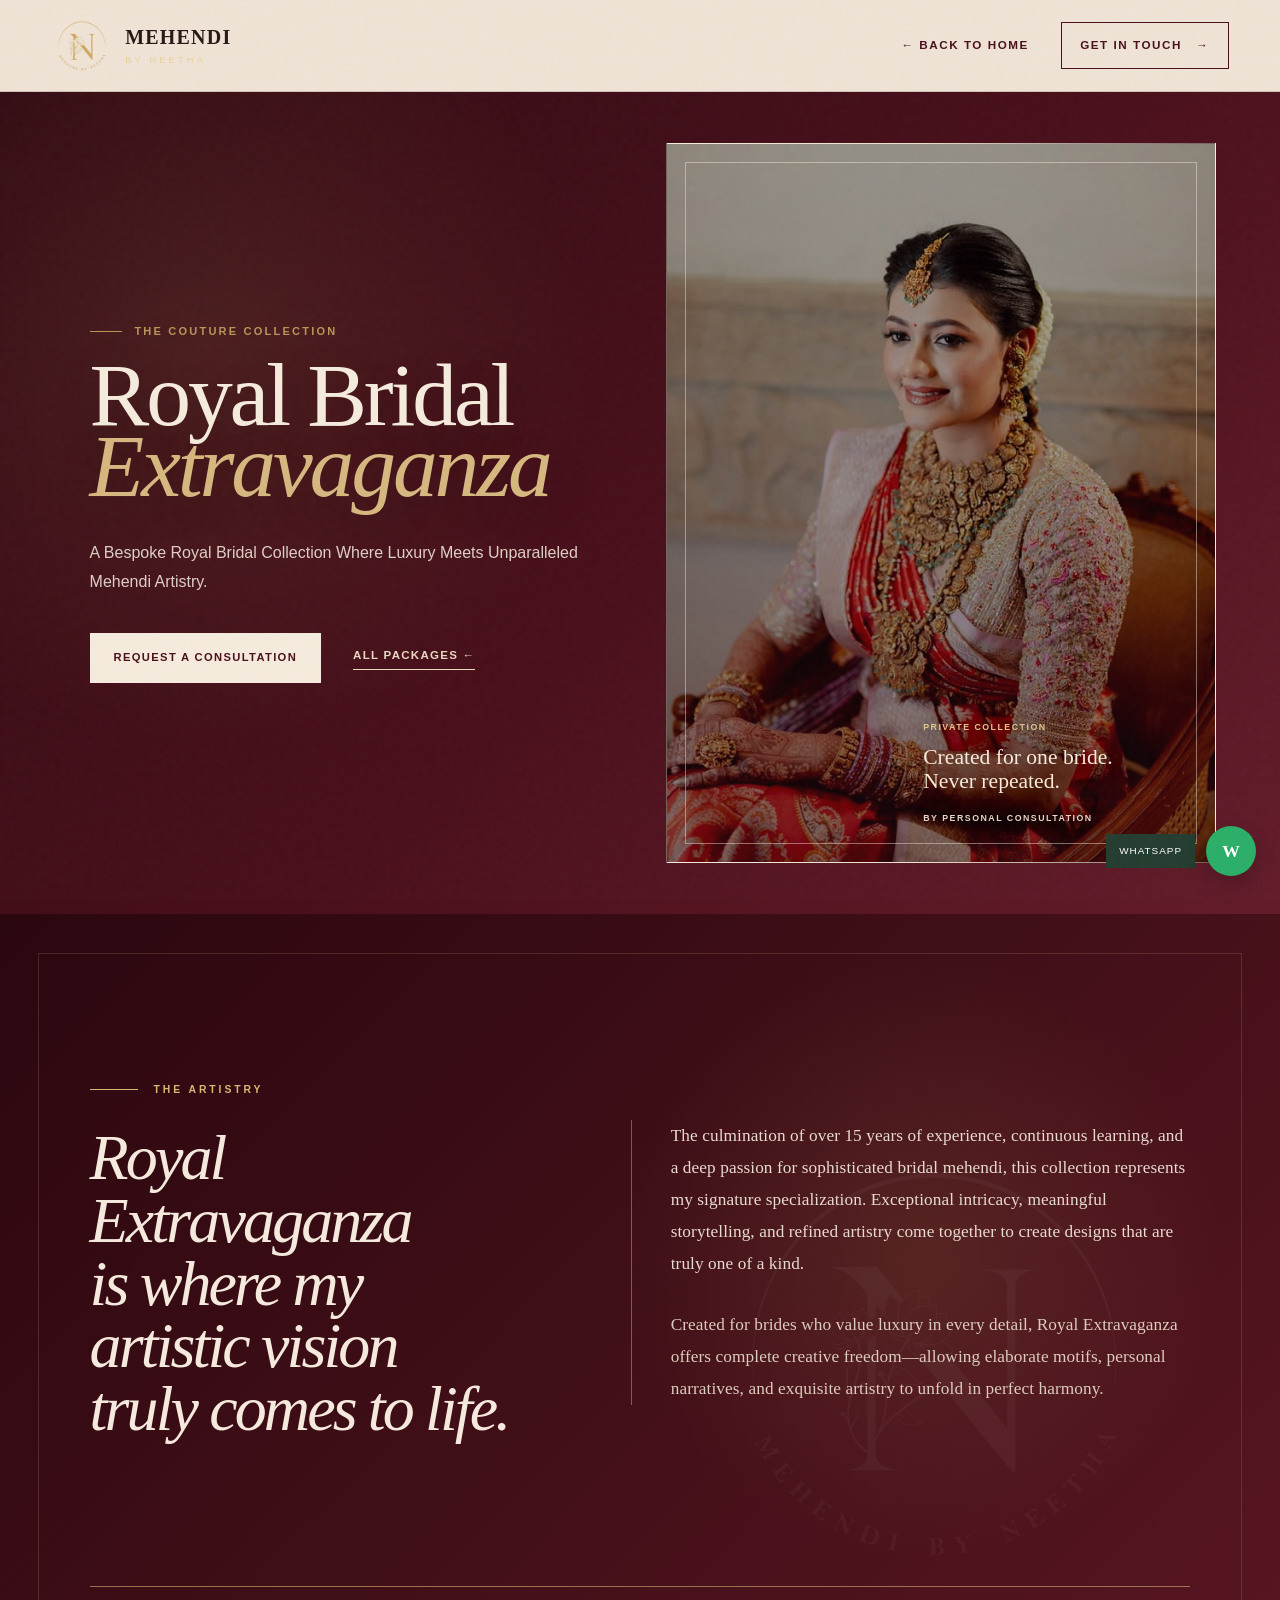
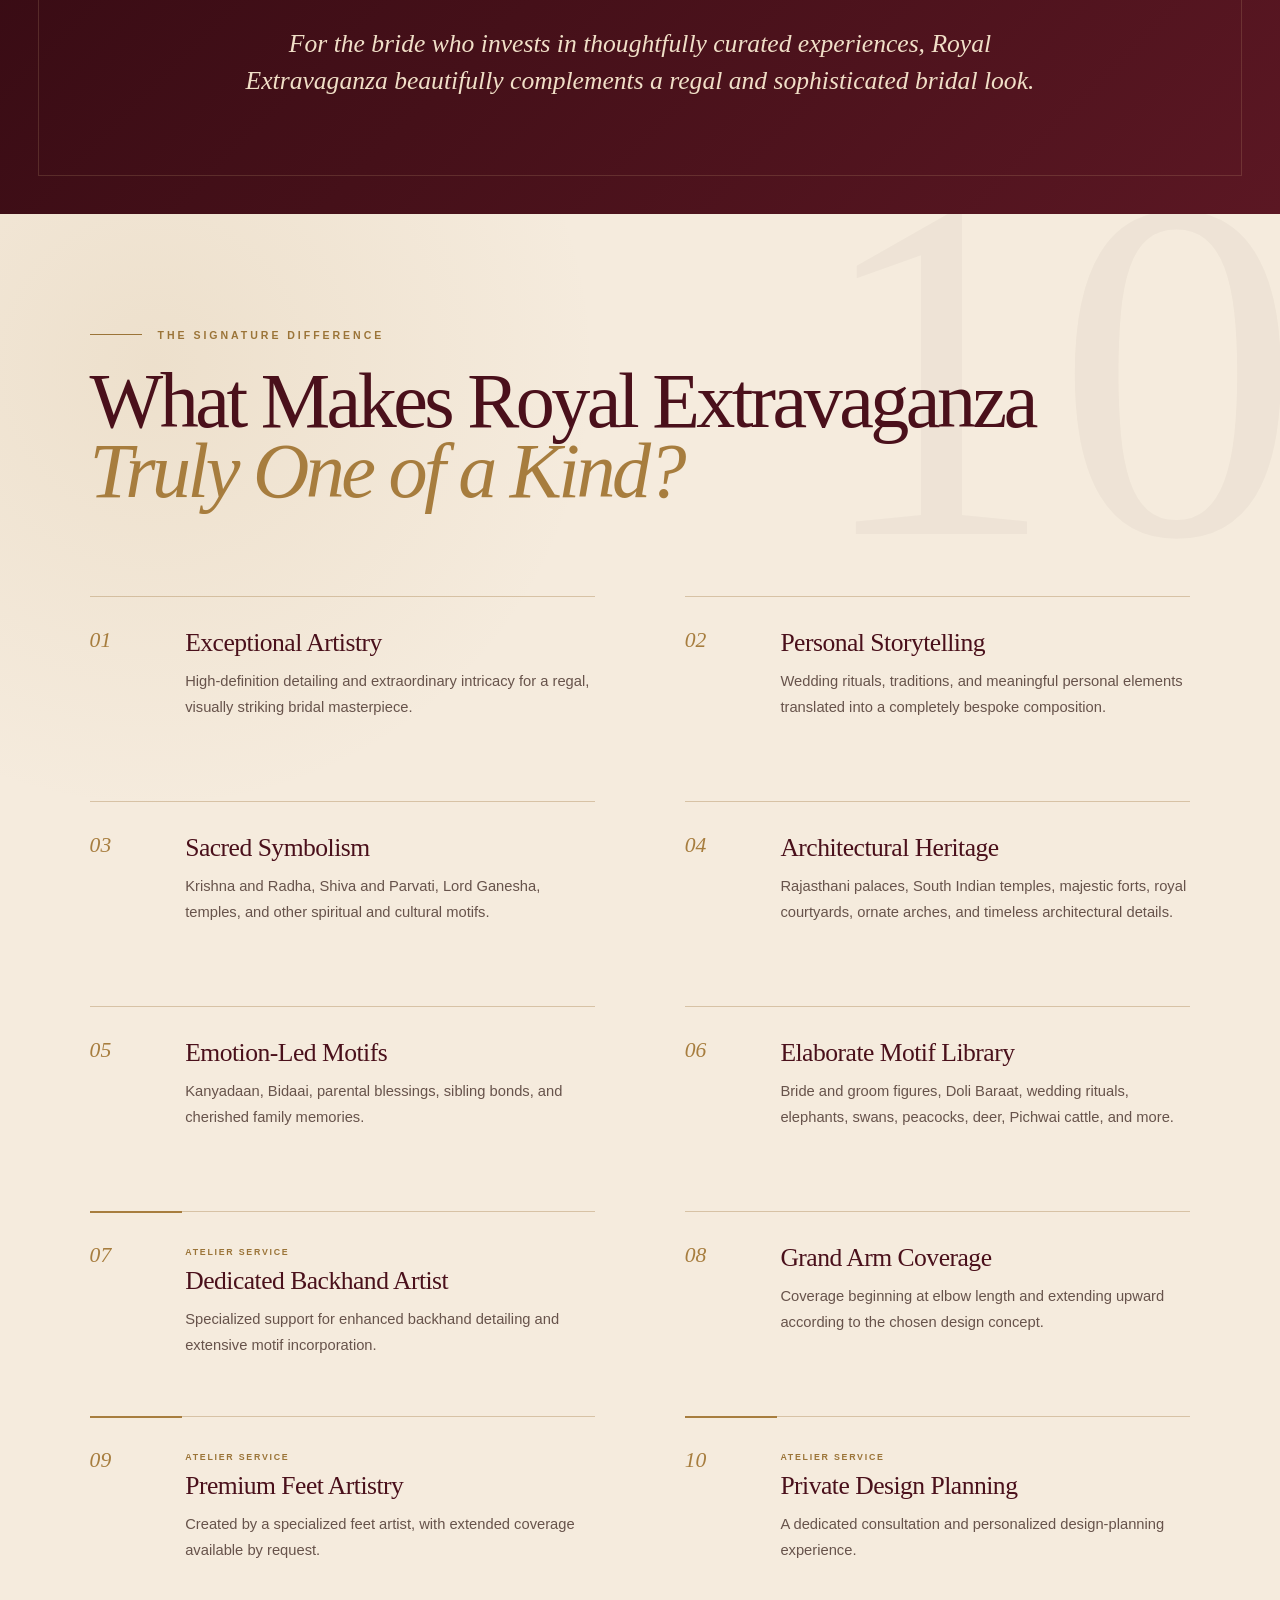
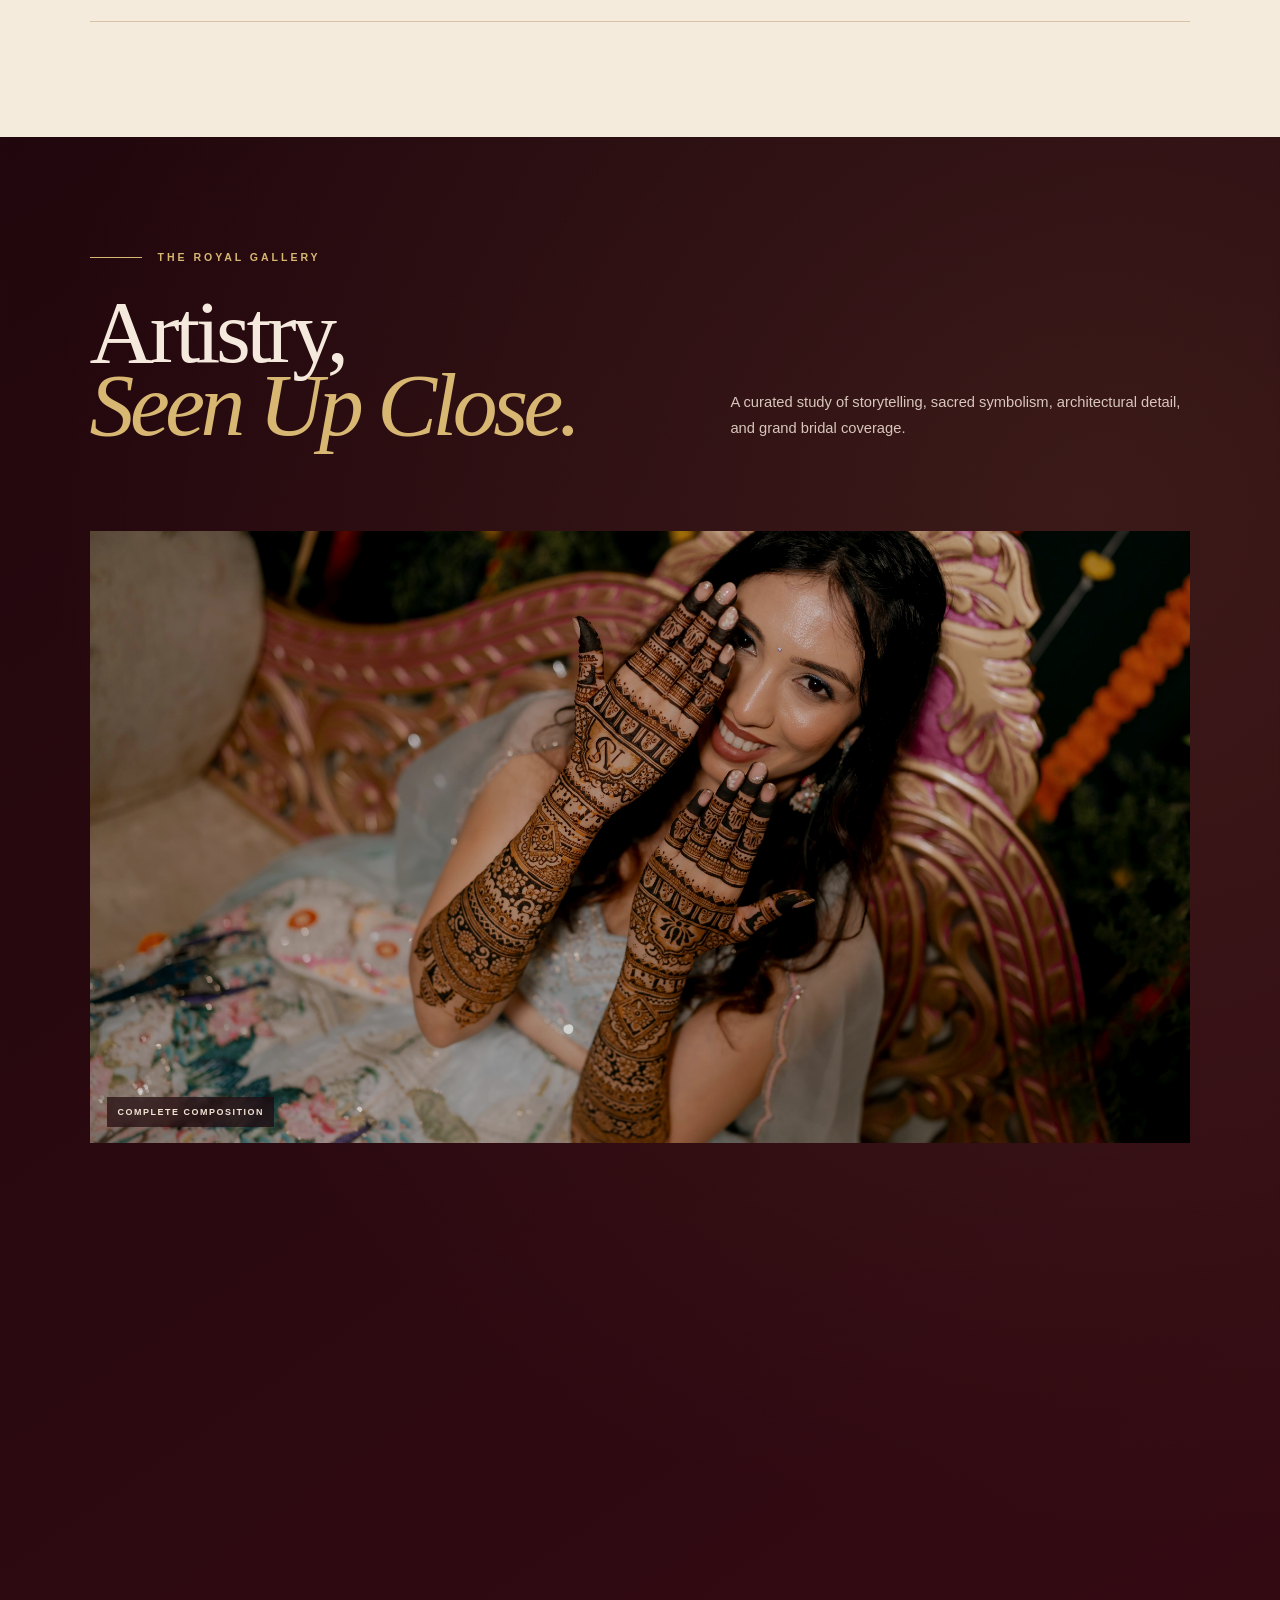
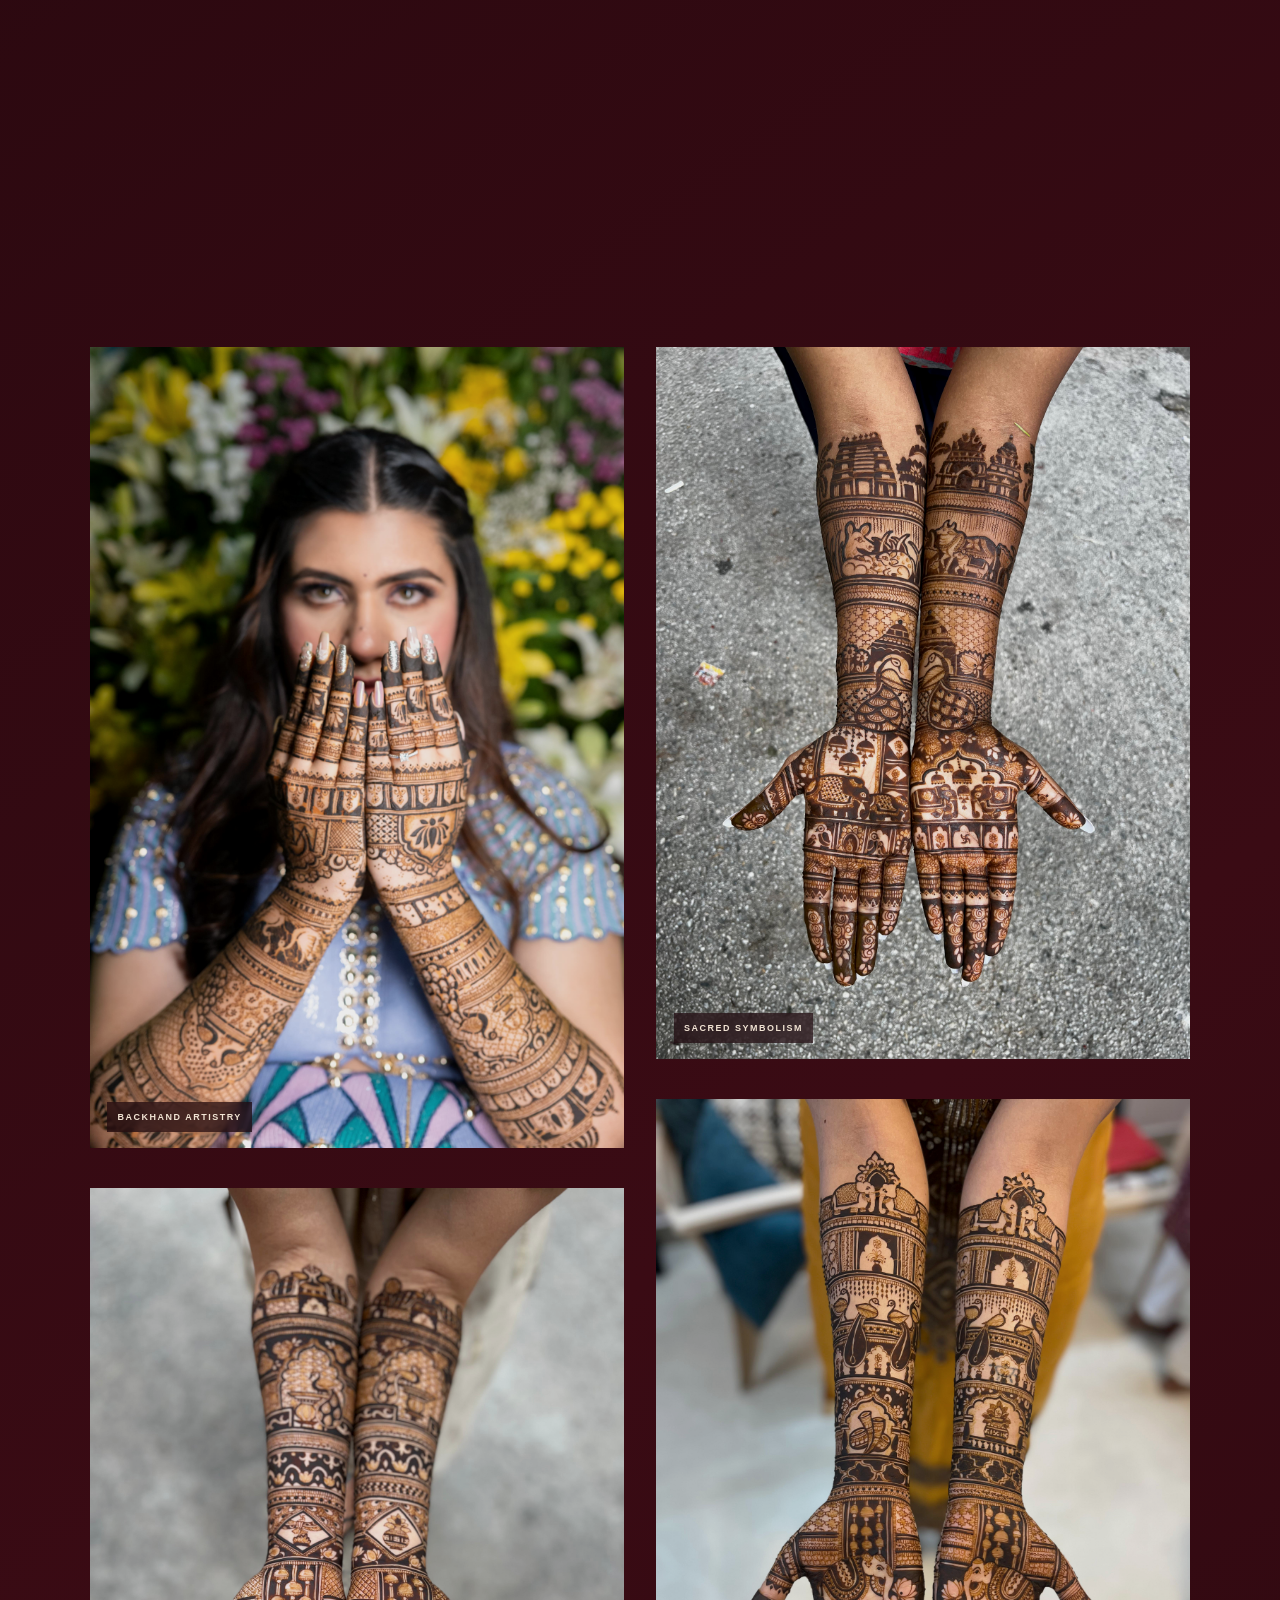
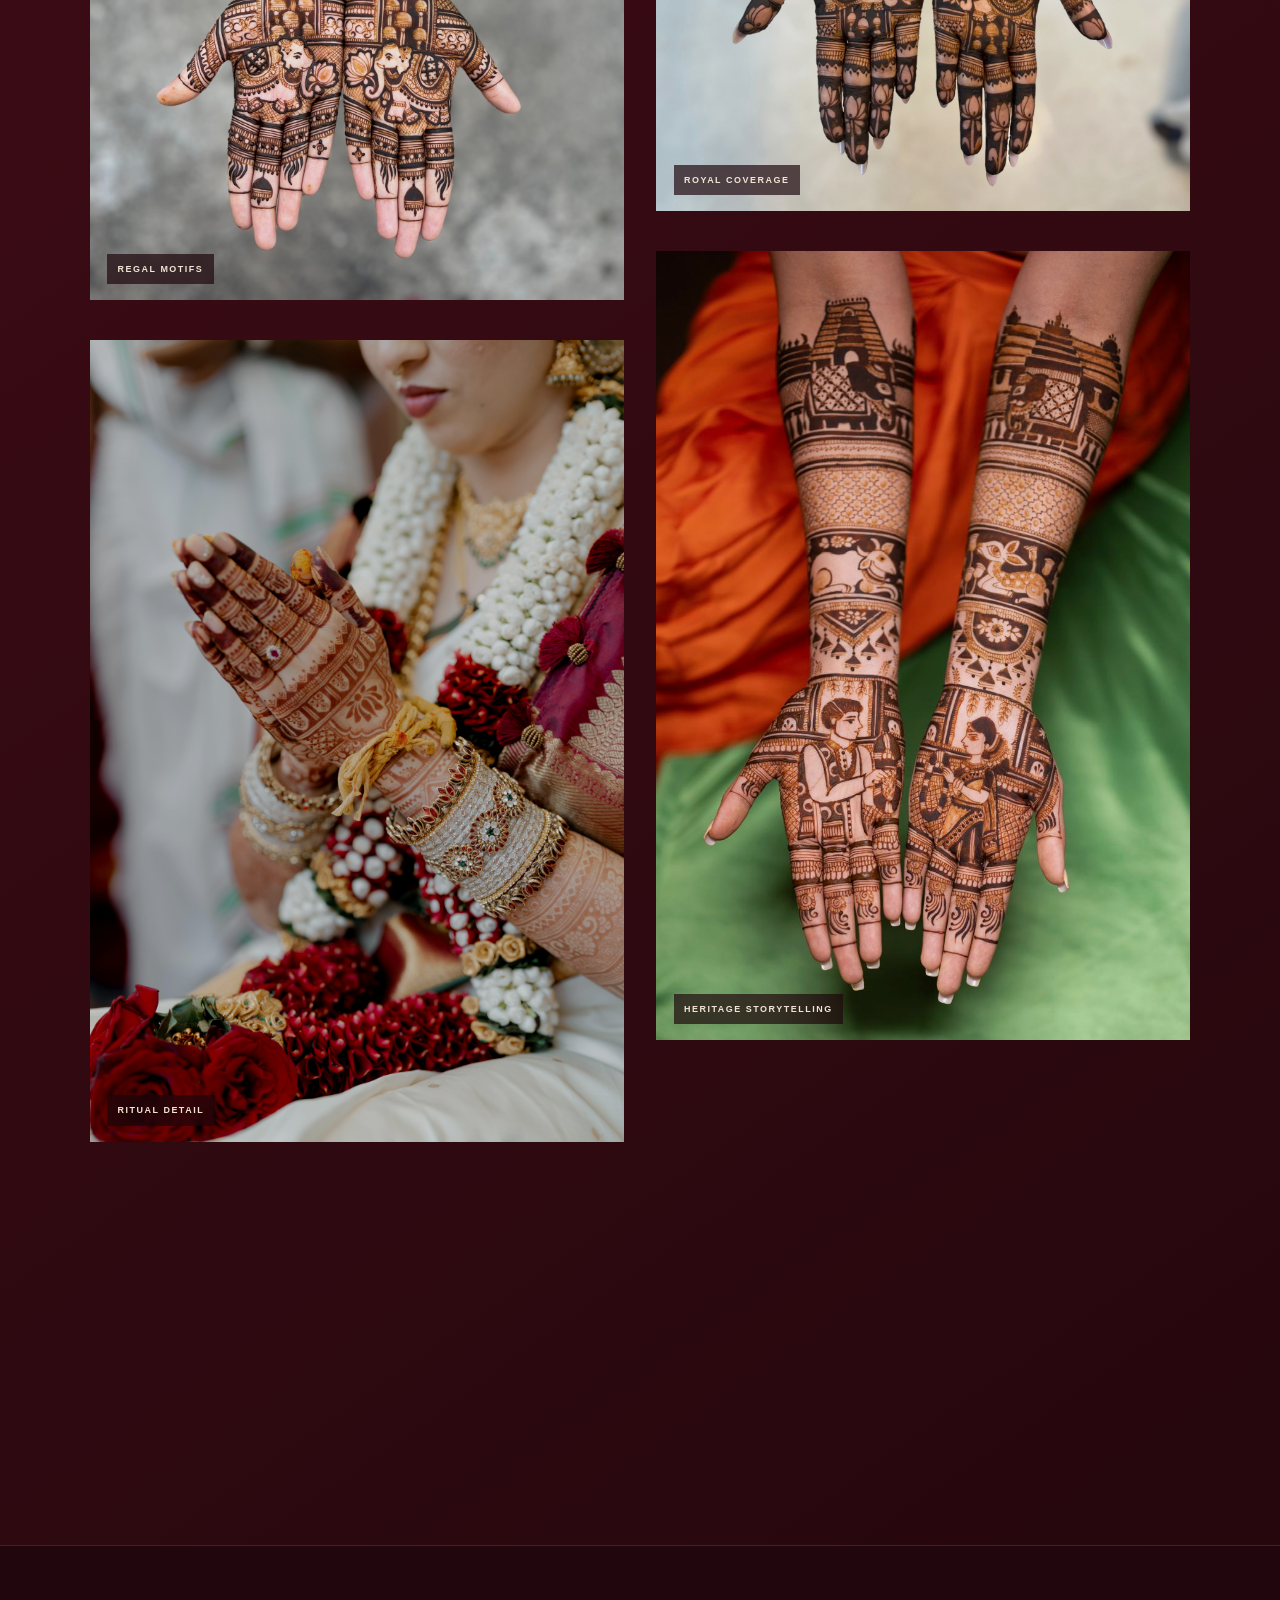
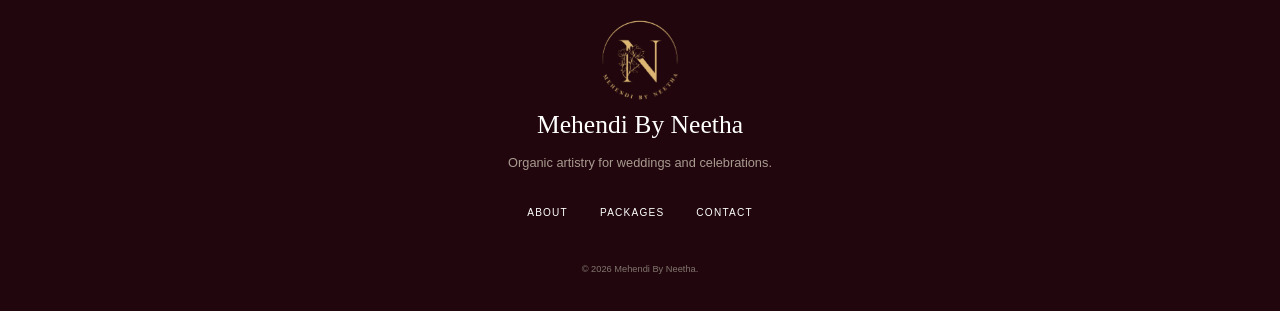
==== commit 349fb966: "Update bridal prices and simplify website sections Set Essential, Premium and Signature starting pri" ====
--- a/extravaganza.html
+++ b/extravaganza.html
@@ -7,8 +7,8 @@
   <meta name="description" content="A couture bridal mehendi experience with bespoke artwork, full coverage and private design planning by Neetha in Bangalore." />
   <meta name="theme-color" content="#681f2b" />
   <link rel="icon" href="images/Logo.png" />
-  <link rel="stylesheet" href="styles.css?v=2" />
-  <script src="script.js?v=2" defer></script>
+  <link rel="stylesheet" href="styles.css?v=3" />
+  <script src="script.js?v=3" defer></script>
 </head>
 <body class="royal-page">
   <header class="site-header" id="top">
@@ -94,7 +94,7 @@
       <button class="lightbox-nav lightbox-next" type="button" aria-label="Next image">&rarr;</button>
     </div>
   </div>
-  <footer class="footer"><a class="footer-logo" href="index.html"><img src="images/Logo.png" alt="" /><span>Mehendi By Neetha</span></a><p>Organic artistry for weddings and celebrations.</p><nav><a href="index.html#story">About</a><a href="index.html#services">Services</a><a href="index.html#packages">Packages</a><a href="index.html#book">Contact</a></nav><small>&copy; 2026 Mehendi By Neetha.</small></footer>
+  <footer class="footer"><a class="footer-logo" href="index.html"><img src="images/Logo.png" alt="" /><span>Mehendi By Neetha</span></a><p>Organic artistry for weddings and celebrations.</p><nav><a href="index.html#story">About</a><a href="index.html#packages">Packages</a><a href="index.html#book">Contact</a></nav><small>&copy; 2026 Mehendi By Neetha.</small></footer>
   <a class="whatsapp-float" href="https://wa.me/918660740795?text=Hello%20Neetha%2C%20I%20would%20like%20to%20know%20more%20about%20the%20Royal%20Bridal%20Extravaganza%20package." target="_blank" rel="noopener"><span>WhatsApp</span><b>W</b></a>
 </body>
 </html>
--- a/styles.css
+++ b/styles.css
@@ -3,17 +3,17 @@
 img{display:block;max-width:100%}a{color:inherit;text-decoration:none}button,input,select,textarea{font:inherit}.skip-link{position:absolute;left:-999px;top:8px;z-index:99;background:#fff;padding:.7rem}.skip-link:focus{left:8px}.sr-only{position:absolute;width:1px;height:1px;overflow:hidden;clip:rect(0 0 0 0)}
 .announcement{height:32px;display:grid;place-items:center;background:var(--wine);color:#fff;font-size:.67rem;letter-spacing:.17em;text-transform:uppercase}.site-header{height:92px;padding:0 clamp(1.2rem,4vw,4.5rem);display:flex;align-items:center;justify-content:space-between;background:rgba(251,247,239,.94);border-bottom:1px solid var(--line);position:sticky;top:0;z-index:15;backdrop-filter:blur(12px)}.brand{display:flex;align-items:center;gap:.75rem}.brand img{width:62px;height:62px;object-fit:contain;mix-blend-mode:multiply}.brand span{display:flex;flex-direction:column;line-height:.9;text-transform:uppercase}.brand strong{font:600 1.25rem var(--serif);letter-spacing:.06em}.brand small{font-size:.58rem;letter-spacing:.34em;margin-top:.45rem}.nav{display:flex;align-items:center;gap:clamp(1rem,2.5vw,2.4rem)}.nav>a{font-size:.73rem;font-weight:600;text-transform:uppercase;letter-spacing:.13em;position:relative}.nav>a:not(.nav-book)::after{content:"";position:absolute;left:0;bottom:-6px;width:0;height:1px;background:var(--wine);transition:.25s}.nav>a:hover::after{width:100%}.nav-book{padding:.85rem 1.15rem;border:1px solid var(--wine);color:var(--wine)}.nav-book span{margin-left:.6rem}.menu-toggle{display:none;border:0;background:transparent;padding:10px}.menu-toggle span{display:block;width:25px;height:1px;background:var(--ink);margin:5px}
 .hero{min-height:calc(100vh - 124px);display:grid;grid-template-columns:56% 44%;position:relative;background:var(--cream);overflow:hidden}.hero-media{grid-column:1/3;grid-row:1;min-height:700px}.hero-media::after{content:"";position:absolute;inset:0;background:linear-gradient(90deg,rgba(244,236,223,.97) 0%,rgba(244,236,223,.82) 30%,rgba(244,236,223,.06) 60%,rgba(35,14,14,.15) 100%)}.hero-media img{width:100%;height:100%;object-fit:cover}.hero-content{grid-column:1;grid-row:1;position:relative;z-index:2;align-self:center;padding:5rem clamp(1.4rem,7vw,8rem)}.kicker{margin:0 0 1.1rem;color:var(--henna);font-size:.69rem;font-weight:600;letter-spacing:.2em;text-transform:uppercase}.kicker::before{content:"";display:inline-block;width:32px;height:1px;background:currentColor;margin:0 .8rem .22rem 0}.hero h1,.section h2{margin:0;font:600 clamp(4.1rem,7vw,7.2rem)/.78 var(--serif);letter-spacing:-.045em}.hero h1 em,.section h2 em{font-weight:500;color:var(--wine)}.hero-lead{max-width:510px;margin:2.3rem 0;color:#4c4039;font-size:1.05rem;line-height:1.8}.hero-actions{display:flex;align-items:center;gap:2rem}.button{display:inline-flex;align-items:center;justify-content:center;border:0;cursor:pointer;padding:1rem 1.5rem;text-transform:uppercase;letter-spacing:.12em;font-size:.7rem;font-weight:600;transition:.25s}.button-primary{background:var(--wine);color:#fff}.button-primary:hover{background:var(--wine2);transform:translateY(-2px)}.text-link{font-size:.72rem;font-weight:600;text-transform:uppercase;letter-spacing:.11em;border-bottom:1px solid currentColor;padding-bottom:.25rem}.text-link span{margin-left:.45rem}.hero-proof{display:flex;gap:2rem;margin-top:4.2rem;padding-top:1.4rem;border-top:1px solid var(--line);max-width:540px}.hero-proof div{display:flex;align-items:center;gap:.7rem}.hero-proof strong{font:600 1.75rem var(--serif);color:var(--wine)}.hero-proof span{font-size:.62rem;text-transform:uppercase;line-height:1.35;letter-spacing:.09em}.hero-seal{position:absolute;right:4vw;bottom:3vw;z-index:2;width:118px;height:118px;border:1px solid rgba(255,255,255,.75);border-radius:50%;color:#fff;display:flex;flex-direction:column;align-items:center;justify-content:center;text-transform:uppercase;font-size:.51rem;letter-spacing:.15em;transform:rotate(8deg)}.hero-seal::before{content:"";position:absolute;inset:6px;border:1px dashed rgba(255,255,255,.55);border-radius:50%}.hero-seal b{font:500 1.9rem var(--serif);text-transform:none;letter-spacing:0}.marquee{background:var(--wine);color:#f7e8ce;overflow:hidden;white-space:nowrap;padding:.8rem 0;font:500 1.1rem var(--serif);letter-spacing:.12em;text-transform:uppercase}.marquee div{display:flex;width:max-content;animation:marquee 28s linear infinite}.marquee span{display:block}.marquee i{font-style:normal;color:var(--gold);padding:0 1.4rem}@keyframes marquee{to{transform:translateX(-50%)}}
-.section{padding:clamp(5rem,9vw,9rem) clamp(1.4rem,7vw,8rem)}.story{display:grid;grid-template-columns:.85fr 1.2fr .55fr;gap:clamp(2rem,4vw,5rem);align-items:start}.story h2,.section-title h2,.design-header h2,.booking h2{font-size:clamp(3.2rem,5vw,5.8rem);line-height:.86}.story-portrait{margin:0;position:relative}.story-portrait::before{content:"";position:absolute;inset:.8rem -.7rem -.7rem .8rem;border:1px solid var(--gold);z-index:0}.story-portrait img{position:relative;z-index:1;width:100%;aspect-ratio:4/5;object-fit:cover;object-position:center 62%}.story-portrait figcaption{position:relative;z-index:2;margin:.9rem 0 0 .8rem;color:var(--wine);font:600 1.25rem var(--serif)}.story-portrait figcaption span{display:block;margin-top:.15rem;color:var(--henna);font:600 .57rem var(--sans);letter-spacing:.14em;text-transform:uppercase}.story-copy{padding-top:1rem}.story-copy p{color:#5a4c43}.story-copy .dropcap:first-letter{font:600 4.4rem/.7 var(--serif);float:left;color:var(--wine);padding:.25rem .55rem 0 0}.story-copy .text-link{display:inline-block;margin-top:1rem}.story-note{border-left:1px solid var(--gold);padding:1.2rem 0 1.2rem 1.5rem;margin-top:1rem}.story-note .botanical{font-size:3.5rem;color:var(--gold)}.story-note p{font:italic 500 1.45rem/1.25 var(--serif)}.story-note small{text-transform:uppercase;letter-spacing:.14em;color:var(--henna)}
+.section{padding:clamp(5rem,9vw,9rem) clamp(1.4rem,7vw,8rem)}.story{display:grid;grid-template-columns:.85fr 1.75fr;gap:clamp(2rem,4vw,5rem);align-items:start}.story h2,.section-title h2,.design-header h2,.booking h2{font-size:clamp(3.2rem,5vw,5.8rem);line-height:.86}.story-portrait{margin:0;position:relative}.story-portrait::before{content:"";position:absolute;inset:.8rem -.7rem -.7rem .8rem;border:1px solid var(--gold);z-index:0}.story-portrait img{position:relative;z-index:1;width:100%;aspect-ratio:4/5;object-fit:cover;object-position:center 62%}.story-portrait figcaption{position:relative;z-index:2;margin:.9rem 0 0 .8rem;color:var(--wine);font:600 1.25rem var(--serif)}.story-portrait figcaption span{display:block;margin-top:.15rem;color:var(--henna);font:600 .57rem var(--sans);letter-spacing:.14em;text-transform:uppercase}.story-copy{padding-top:1rem}.story-copy p{color:#5a4c43}.story-copy .dropcap:first-letter{font:600 4.4rem/.7 var(--serif);float:left;color:var(--wine);padding:.25rem .55rem 0 0}.story-copy .text-link{display:inline-block;margin-top:1rem}.story-note{border-left:1px solid var(--gold);padding:1.2rem 0 1.2rem 1.5rem;margin-top:1rem}.story-note .botanical{font-size:3.5rem;color:var(--gold)}.story-note p{font:italic 500 1.45rem/1.25 var(--serif)}.story-note small{text-transform:uppercase;letter-spacing:.14em;color:var(--henna)}
 .services{background:var(--cream)}.section-title{display:grid;grid-template-columns:1fr minmax(260px,440px);align-items:end;gap:4rem;margin-bottom:4rem}.section-title>p{color:#63534a;margin:0}.service-list{display:grid;grid-template-columns:repeat(3,1fr);border-top:1px solid var(--line);border-bottom:1px solid var(--line)}.service-card{padding:2.2rem clamp(1rem,2.5vw,2.8rem);border-right:1px solid var(--line);position:relative}.service-card:nth-child(3n),.service-card:last-child{border-right:0}.service-card:nth-child(n+4){border-top:1px solid var(--line)}.service-card>span{font:500 .8rem var(--serif);color:var(--henna)}.service-icon{position:relative;width:90px;height:90px;border:1px solid rgba(201,154,74,.7);border-radius:50%;color:#c99a4a;background:rgba(255,255,255,.28);display:flex;align-items:center;justify-content:center;margin:1.5rem auto}.service-icon::before{content:"";position:absolute;width:78px;height:78px;border:1px solid rgba(201,154,74,.2);border-radius:50%}.service-icon svg{width:58px;height:58px;fill:none;stroke:currentColor;stroke-width:1.8;stroke-linecap:round;stroke-linejoin:round;position:relative;z-index:1}.service-card h3{font:600 2.1rem var(--serif);margin:.3rem 0}.service-card p{font-size:.92rem;color:#64554c;min-height:92px}.service-card a{font-size:.68rem;text-transform:uppercase;letter-spacing:.12em;font-weight:600;color:var(--wine)}
 .designs{background:var(--wine2);color:#fff}.design-header{display:grid;grid-template-columns:1fr minmax(280px,440px);gap:4rem;align-items:end;margin-bottom:3.5rem}.design-header .kicker{color:#ddb56f}.design-header h2 em{color:#e5c387}.design-header>p{color:#d9c9bd;margin:0}.gallery-tabs{display:grid;grid-template-columns:repeat(6,1fr);border:1px solid rgba(255,255,255,.2);margin-bottom:2rem}.gallery-tab{min-height:106px;padding:1.2rem;border:0;border-right:1px solid rgba(255,255,255,.2);background:transparent;color:#d9c9bd;text-align:left;cursor:pointer;font:500 1.15rem/1.15 var(--serif);transition:background .25s,color .25s}.gallery-tab:last-child{border-right:0}.gallery-tab span{display:block;margin-bottom:.8rem;color:#ddb56f;font:600 .58rem var(--sans);letter-spacing:.14em}.gallery-tab:hover,.gallery-tab:focus-visible{background:rgba(255,255,255,.08);color:#fff}.gallery-tab.active{background:#f2dfbe;color:var(--wine2)}.gallery-tab.active span{color:var(--wine)}.gallery-panel{padding:clamp(1.4rem,3vw,2.5rem);border:1px solid rgba(255,255,255,.2)}.gallery-panel[hidden]{display:none}.gallery-panel>header{display:grid;grid-template-columns:1fr minmax(260px,420px);gap:3rem;align-items:end;margin-bottom:2rem}.gallery-panel h3{margin:.15rem 0 0;font:500 clamp(2.5rem,4vw,4.2rem)/1 var(--serif);color:#f2dfbe}.gallery-panel header small{color:#ddb56f;font-size:.6rem;letter-spacing:.16em;text-transform:uppercase}.gallery-panel header p{margin:0;color:#d9c9bd}.gallery-row{display:grid;grid-template-columns:repeat(5,1fr);gap:1rem}.gallery-slot{aspect-ratio:4/5;display:flex;flex-direction:column;justify-content:space-between;padding:1rem;border:1px dashed rgba(242,223,190,.42);background:linear-gradient(145deg,rgba(255,255,255,.06),rgba(255,255,255,.015));color:#ddb56f}.gallery-slot span{font:500 1rem var(--serif)}.gallery-slot small{color:#bca9a4;font-size:.55rem;letter-spacing:.12em;text-transform:uppercase}.gallery-instagram{margin-top:1.5rem;border:1px solid rgba(255,255,255,.22);padding:1.4rem 1.8rem;display:grid;grid-template-columns:1fr 1fr auto;align-items:center}.gallery-instagram span,.gallery-instagram em{text-transform:uppercase;font:normal 600 .6rem var(--sans);letter-spacing:.13em}.gallery-instagram strong{font:500 1.5rem var(--serif)}
 .packages{background:var(--paper)}.package-grid{display:grid;grid-template-columns:repeat(4,1fr);border:1px solid var(--line)}.package-card{padding:2.3rem 1.8rem;min-height:515px;border-right:1px solid var(--line);display:flex;flex-direction:column;position:relative;transition:.25s}.package-card:last-child{border-right:0}.package-card:hover{transform:translateY(-8px);box-shadow:0 20px 45px rgba(65,35,25,.1);background:#fff}.package-number{font:500 1rem var(--serif);color:var(--henna)}.package-card h3{font:600 2.4rem var(--serif);margin:2rem 0 .2rem}.price{font:600 2rem var(--serif);color:var(--wine);border-bottom:1px solid var(--line);padding-bottom:1.2rem;margin:.3rem 0 1.2rem}.price small{font:500 .7rem var(--sans);text-transform:uppercase;letter-spacing:.1em}.package-card>p:not(.price){font-size:.86rem;color:#66584e}.package-card ul{list-style:none;padding:0;margin:1rem 0 2rem}.package-card li{font-size:.78rem;padding:.5rem 0;border-bottom:1px dotted var(--line)}.package-card li::before{content:"✓";color:var(--henna);margin-right:.5rem}.package-card>a{margin-top:auto;font-size:.66rem;text-transform:uppercase;letter-spacing:.12em;font-weight:600}.package-card.featured{background:#efe2ce}.most-loved{position:absolute;right:-1px;top:18px;background:var(--wine);color:#fff;padding:.35rem .7rem;text-transform:uppercase;letter-spacing:.12em;font-size:.52rem}.package-card.dark{background:var(--wine2);color:#fff}.package-card.dark .price,.package-card.dark .package-number{color:#e3bd7b}.package-card.dark>p:not(.price){color:#dbcac2}.nonbridal{margin-top:2rem;background:#d9ddcf;padding:2rem 2.4rem;display:grid;grid-template-columns:1fr 1fr auto;gap:2rem;align-items:center}.nonbridal .kicker{margin-bottom:.4rem}.nonbridal h3{font:600 2rem var(--serif);margin:0}.nonbridal p{margin:0;font-size:.85rem}.button-outline{border:1px solid var(--ink)}
 .booking{background:var(--wine);color:#fff;display:grid;grid-template-columns:.8fr 1.2fr;gap:8vw}.booking .kicker{color:#e5bd79}.booking h2 em{color:#e8c689}.booking-copy>p:not(.kicker){color:#dbc8c5;max-width:460px}.contact-lines{display:flex;flex-direction:column;gap:.6rem;margin-top:2rem}.contact-lines a,.contact-lines span{font-size:.72rem;text-transform:uppercase;letter-spacing:.1em}.booking-form{background:var(--paper);color:var(--ink);padding:clamp(1.5rem,4vw,3.5rem);display:grid;grid-template-columns:1fr 1fr;gap:1.25rem}.booking-form label{display:block}.booking-form label>span{display:block;font-size:.62rem;font-weight:600;text-transform:uppercase;letter-spacing:.12em;margin-bottom:.45rem}.booking-form input,.booking-form select,.booking-form textarea{width:100%;border:0;border-bottom:1px solid #b8aa9b;background:transparent;padding:.75rem .15rem;color:var(--ink);border-radius:0;outline:0}.booking-form input:focus,.booking-form select:focus,.booking-form textarea:focus{border-color:var(--wine)}.booking-form textarea{resize:vertical}.full{grid-column:1/3}.form-note{text-align:center;margin:0;font-size:.66rem;color:#74675f}
 .footer{background:#241d19;color:#fff;text-align:center;padding:4rem 1.5rem 2rem}.footer-logo{display:inline-flex;align-items:center;flex-direction:column;font:500 1.6rem var(--serif)}.footer-logo img{width:100px;height:100px;object-fit:contain;mix-blend-mode:screen}.footer>p{color:#a99a90;font-size:.8rem}.footer nav{display:flex;justify-content:center;gap:2rem;margin:2rem 0}.footer nav a{font-size:.63rem;text-transform:uppercase;letter-spacing:.12em}.footer>small{font-size:.58rem;color:#82756e}.whatsapp-float{position:fixed;z-index:18;right:1.5rem;bottom:1.5rem;display:flex;align-items:center;gap:.7rem;color:#fff}.whatsapp-float span{background:#243d30;padding:.55rem .8rem;font-size:.62rem;text-transform:uppercase;letter-spacing:.1em}.whatsapp-float b{display:grid;place-items:center;width:50px;height:50px;border-radius:50%;background:#2baf68;font:600 1.1rem var(--serif);box-shadow:0 8px 22px rgba(0,0,0,.2)}
-.gallery-slot img,[data-lightbox]{cursor:zoom-in}.lightbox{position:fixed;inset:0;background:rgba(20,10,10,.94);z-index:50;display:none;place-items:center;padding:2rem;cursor:zoom-out}.lightbox.open{display:grid}.lightbox button{position:absolute;top:1rem;right:1.4rem;color:#fff;background:transparent;border:0;font:300 3rem var(--serif);cursor:pointer}.lightbox figure{margin:0;max-width:94vw;max-height:92vh;text-align:center}.lightbox img{display:block;max-width:94vw;max-height:84vh;width:auto;height:auto;margin:auto;object-fit:contain;box-shadow:0 24px 70px rgba(0,0,0,.45)}.lightbox figcaption{color:#fff;margin-top:.7rem;font-size:.75rem;letter-spacing:.06em}.reveal{opacity:0;transform:translateY(24px);transition:opacity .75s ease,transform .75s ease}.reveal.visible{opacity:1;transform:none}
+.gallery-slot img,[data-lightbox]{cursor:zoom-in}.lightbox{position:fixed;inset:0;background:rgba(20,10,10,.94);z-index:50;display:none;place-items:center;padding:2rem;cursor:zoom-out}.lightbox.open{display:grid}.lightbox button{position:absolute;top:1rem;right:1.4rem;color:#fff;background:transparent;border:0;font:300 3rem var(--serif);cursor:pointer}.lightbox figure{margin:0;max-width:94vw;max-height:92vh;text-align:center}.lightbox img{display:block;max-width:94vw;max-height:84vh;width:auto;height:auto;margin:auto;object-fit:contain;box-shadow:0 24px 70px rgba(0,0,0,.45)}.lightbox figcaption{color:#fff;margin-top:.7rem;font-size:.75rem;letter-spacing:.06em}.reveal{opacity:1;transform:none;transition:opacity .75s ease,transform .75s ease}.reveal.reveal-pending{opacity:0;transform:translateY(24px)}.reveal.visible{opacity:1;transform:none}
 @media(max-width:1000px){.nav{gap:1rem}.nav>a{font-size:.62rem}.hero{grid-template-columns:1fr}.hero-media{grid-column:1;min-height:760px}.hero-media::after{background:linear-gradient(90deg,rgba(244,236,223,.94),rgba(244,236,223,.55) 60%,rgba(30,10,10,.1))}.hero-content{grid-column:1;padding-left:7vw}.story{grid-template-columns:1fr 1fr}.story-portrait{grid-column:1;max-width:420px}.story-copy{grid-column:2;grid-row:1/3}.story-note{grid-column:1}.service-list{grid-template-columns:1fr}.service-card{border-right:0;border-bottom:1px solid var(--line)}.designs{grid-template-columns:1fr}.design-header{position:static}.package-grid{grid-template-columns:1fr 1fr}.package-card:nth-child(2){border-right:0}.package-card{border-bottom:1px solid var(--line)}.nonbridal{grid-template-columns:1fr 1fr}.nonbridal .button{grid-column:1/3}.booking{grid-template-columns:1fr}}
 @media(max-width:720px){.announcement{font-size:.5rem;letter-spacing:.065em;white-space:nowrap;overflow:hidden}.site-header{height:74px;padding:0 1rem}.brand img{width:48px;height:48px}.brand strong{font-size:1rem}.menu-toggle{display:block;position:absolute;right:1rem;top:17px;z-index:2}.nav{display:none;position:absolute;left:0;right:0;top:74px;background:var(--paper);padding:1rem 1.4rem 1.4rem;flex-direction:column;align-items:stretch;border-bottom:1px solid var(--line)}.nav.open{display:flex}.nav>a{padding:.7rem 0}.nav-book{text-align:center}.hero{min-height:calc(100svh - 106px)}.hero-media{min-height:700px}.hero-media img{object-position:66% center}.hero-media::after{background:linear-gradient(0deg,rgba(244,236,223,.98) 3%,rgba(244,236,223,.75) 50%,rgba(244,236,223,.08) 90%)}.hero-content{align-self:end;padding:2.5rem 1.3rem 2rem}.hero h1{font-size:clamp(3.6rem,16vw,5rem)}.hero-lead{font-size:.86rem;margin:1.5rem 0;overflow-wrap:anywhere}.hero-actions{gap:1rem}.hero-actions .button{padding:.9rem 1.1rem}.hero-actions .text-link{font-size:.61rem}.hero-proof{margin-top:2.2rem;gap:1rem}.hero-proof strong{font-size:1.35rem}.hero-proof span{font-size:.52rem}.hero-seal{display:none}.section{padding:4.5rem 1.3rem}.section h2{font-size:3.6rem}.story h2{font-size:3.2rem}.story{grid-template-columns:1fr;gap:1.5rem}.story-portrait,.story-copy,.story-note{grid-column:1;grid-row:auto}.story-portrait{width:calc(100% - .7rem);margin:1rem 0 1.5rem}.story-copy{padding-top:0}.story-note{grid-column:1}.section-title{grid-template-columns:1fr;gap:1.5rem}.service-icon{margin:.8rem}.design-grid{display:block}.design-card,.design-card.tall{width:100%;min-height:480px;margin-bottom:1rem}.design-quote{margin-bottom:1rem}.instagram-card{display:flex;flex-direction:column;align-items:flex-start;gap:.3rem}.package-grid{grid-template-columns:1fr}.package-card{border-right:0!important;min-height:470px}.nonbridal{grid-template-columns:1fr;padding:1.5rem}.nonbridal .button{grid-column:1}.booking{gap:3rem}.booking-form{grid-template-columns:1fr;padding:1.4rem}.booking-form label,.full{grid-column:1}.footer nav{flex-wrap:wrap;gap:1rem 1.5rem}.whatsapp-float span{display:none}}
 @media(max-width:720px){.menu-toggle span{display:none}.menu-toggle b{display:block;font-size:.62rem;text-transform:uppercase;letter-spacing:.14em;color:var(--ink)}}
-@media(prefers-reduced-motion:reduce){html{scroll-behavior:auto}.marquee div{animation:none}.reveal{opacity:1;transform:none;transition:none}}
+@media(prefers-reduced-motion:reduce){html{scroll-behavior:auto}.marquee div{animation:none}.reveal,.reveal.reveal-pending{opacity:1;transform:none;transition:none}}
 .package-note{margin:1rem 0 0;padding:.85rem 1rem;border-left:2px solid var(--gold);background:rgba(200,159,90,.08);color:#66584e;font-size:.78rem;line-height:1.55}.package-note strong{color:var(--wine)}
 .guest-pricing{background:linear-gradient(135deg,#eadcc8 0%,#f7efe4 100%);position:relative;overflow:hidden}.guest-pricing::before{content:"";position:absolute;inset:clamp(1rem,3vw,2.5rem);border:1px solid rgba(104,31,43,.12);pointer-events:none}.guest-pricing>*{position:relative;z-index:1}.guest-pricing-layout{display:grid;grid-template-columns:minmax(0,1.1fr) minmax(320px,.9fr);gap:clamp(1.5rem,3.5vw,4rem);align-items:start}.guest-menu{border:1px solid rgba(104,31,43,.18);background:rgba(255,252,246,.72);box-shadow:0 24px 60px rgba(104,31,43,.08)}.guest-menu-intro{padding:2rem clamp(1.4rem,3vw,2.4rem);background:var(--wine);color:#f8ead6}.guest-menu-intro span,.guest-label{display:block;margin:0 0 .65rem;color:var(--gold);font-size:.62rem;font-weight:700;letter-spacing:.17em;text-transform:uppercase}.guest-menu-intro h3{max-width:560px;margin:0;color:#fff6e6;font:500 clamp(1.65rem,2.5vw,2.45rem)/1 var(--serif)}.guest-menu-intro p{max-width:560px;margin:.85rem 0 0;color:#ead8c8;font-size:.88rem;line-height:1.7}.guest-price-row{display:grid;grid-template-columns:minmax(0,1fr) minmax(112px,max-content);gap:.35rem 1.5rem;align-items:end;padding:1.05rem clamp(1.2rem,2.5vw,2.2rem);border-bottom:1px solid rgba(104,31,43,.12)}.guest-price-row span{font:600 1.14rem/1.15 var(--serif);color:var(--wine)}.guest-price-row small{grid-column:1;color:#6a5b52;font-size:.74rem;letter-spacing:.03em}.guest-price-row strong{grid-column:2;grid-row:1/3;justify-self:end;color:var(--ink);font:600 1.05rem var(--serif);white-space:nowrap}.guest-details{display:grid;gap:1rem}.guest-note,.hourly-service,.guest-cta{padding:clamp(1.35rem,2.4vw,2rem);border:1px solid rgba(104,31,43,.16);background:rgba(255,255,255,.5)}.guest-note{margin:1rem clamp(1rem,2vw,1.5rem) clamp(1rem,2vw,1.5rem);background:#fffaf0}.guest-note ul,.hourly-service ul{list-style:none;padding:0;margin:.8rem 0 0}.guest-note li,.hourly-service li{padding:.62rem 0;border-bottom:1px dotted rgba(104,31,43,.2);color:#625249;font-size:.86rem;line-height:1.55}.guest-note li:last-child,.hourly-service li:last-child{border-bottom:0}.guest-note li::before,.hourly-service li::before{content:"";display:inline-block;width:5px;height:5px;margin:0 .65rem .12rem 0;border-radius:50%;background:var(--gold)}.hourly-service{background:#fffaf0}.hourly-service h3,.guest-cta h3{margin:0;color:var(--wine);font:600 clamp(1.7rem,2.4vw,2.35rem)/1 var(--serif)}.hourly-service>p{margin:1rem 0;color:#625249;font-size:.9rem}.hourly-rate{display:flex;align-items:baseline;gap:.75rem;margin:1.1rem 0;padding:1rem 0;border-top:1px solid rgba(200,159,90,.5);border-bottom:1px solid rgba(200,159,90,.5)}.hourly-rate strong{color:var(--wine);font:600 2.25rem var(--serif)}.hourly-rate span{font-size:.65rem;font-weight:700;letter-spacing:.14em;text-transform:uppercase;color:#6a5b52}.guest-cta{display:flex;align-items:center;justify-content:space-between;gap:1.4rem;background:var(--wine2);color:#fff}.guest-cta .guest-label{color:#e4c07e}.guest-cta h3{color:#fff6e6}.guest-cta .button{flex:0 0 auto;background:#f3d493;color:var(--wine2)}
 @media(max-width:1000px){.guest-pricing-layout{grid-template-columns:1fr}.guest-details{grid-template-columns:1fr 1fr}.guest-cta{grid-column:1/-1}}
@@ -27,9 +27,9 @@
 @media(min-width:721px){.hero{min-height:calc(100vh - 92px)}}
 @media(max-width:720px){.hero-proof{display:grid;grid-template-columns:repeat(2,minmax(0,1fr));gap:1rem 1.5rem}.hero-proof div:nth-child(3){grid-column:1/-1}}
 .story-copy strong{color:var(--wine);font-weight:700}
-.experience{position:relative;overflow:hidden;background:linear-gradient(135deg,#f4ecdf 0%,#ead9c1 100%)}.experience::before{content:"";position:absolute;inset:clamp(1rem,3vw,2.5rem);border:1px solid rgba(104,31,43,.12);pointer-events:none}.experience>*{position:relative;z-index:1}.experience-title{margin-bottom:3.5rem}.experience-title h2{max-width:980px}.experience-layout{display:grid;grid-template-columns:minmax(320px,.78fr) minmax(0,1.42fr);gap:clamp(2rem,4vw,4.5rem);align-items:start}.standard-panel{position:sticky;top:116px;padding:clamp(2rem,3.4vw,3rem);background:linear-gradient(145deg,var(--wine2),var(--wine));color:#fff;border:1px solid rgba(200,159,90,.55);box-shadow:0 28px 70px rgba(74,21,30,.16)}.standard-panel::before{content:"";position:absolute;inset:12px;border:1px solid rgba(244,236,223,.2);pointer-events:none}.standard-panel>*{position:relative;z-index:1}.standard-eyebrow{margin:0 0 1.15rem;color:#e4c07e;font-size:.66rem;font-weight:700;letter-spacing:.2em;text-transform:uppercase}.standard-panel h3{margin:0;color:#fff6e6;font:500 clamp(2.1rem,3vw,3.35rem)/.96 var(--serif);letter-spacing:-.03em}.standard-panel>p:not(.standard-eyebrow){margin:1.25rem 0 0;color:#ead9ca;font-size:.95rem;line-height:1.8}.standard-list{margin:2rem 0 1.8rem;border-top:1px solid rgba(228,192,126,.34)}.standard-item{display:grid;grid-template-columns:38px 1fr;gap:.3rem .95rem;padding:1rem 0;border-bottom:1px solid rgba(228,192,126,.24)}.standard-item span{grid-row:1/3;color:#e4c07e;font:500 1rem var(--serif)}.standard-item strong{color:#fff6e6;font:600 1.05rem/1.2 var(--serif)}.standard-item p{grid-column:2;margin:0;color:#dfc9bd;font-size:.78rem;line-height:1.55}.standard-panel .text-link{display:inline-block;color:#f3d493}.experience .service-list{grid-template-columns:repeat(2,minmax(0,1fr));border:1px solid var(--line);background:rgba(255,255,255,.25)}.experience .service-card{min-height:355px;border-right:1px solid var(--line);border-bottom:1px solid var(--line);background:rgba(251,247,239,.42);transition:transform .25s ease,background .25s ease,box-shadow .25s ease}.experience .service-card:nth-child(3n),.experience .service-card:last-child{border-right:1px solid var(--line)}.experience .service-card:nth-child(2n){border-right:0}.experience .service-card:nth-child(n+4){border-top:0}.experience .service-card:nth-child(n+5){border-bottom:0}.experience .service-card:hover{transform:translateY(-5px);background:rgba(255,255,255,.72);box-shadow:0 18px 42px rgba(104,31,43,.1)}.experience .service-card p{min-height:0}
+.experience{position:relative;overflow:hidden;background:linear-gradient(135deg,#f4ecdf 0%,#ead9c1 100%)}.experience::before{content:"";position:absolute;inset:clamp(1rem,3vw,2.5rem);border:1px solid rgba(104,31,43,.12);pointer-events:none}.experience>*{position:relative;z-index:1}.experience-intro-mobile{display:none}.experience-title{margin-bottom:3.5rem}.experience-title h2{max-width:980px}.experience-layout{display:grid;grid-template-columns:minmax(320px,.78fr) minmax(0,1.42fr);gap:clamp(2rem,4vw,4.5rem);align-items:start}.standard-panel{position:sticky;top:116px;padding:clamp(2rem,3.4vw,3rem);background:linear-gradient(145deg,var(--wine2),var(--wine));color:#fff;border:1px solid rgba(200,159,90,.55);box-shadow:0 28px 70px rgba(74,21,30,.16)}.standard-panel::before{content:"";position:absolute;inset:12px;border:1px solid rgba(244,236,223,.2);pointer-events:none}.standard-panel>*{position:relative;z-index:1}.standard-eyebrow{margin:0 0 1.15rem;color:#e4c07e;font-size:.66rem;font-weight:700;letter-spacing:.2em;text-transform:uppercase}.standard-panel h3{margin:0;color:#fff6e6;font:500 clamp(2.1rem,3vw,3.35rem)/.96 var(--serif);letter-spacing:-.03em}.standard-panel>p:not(.standard-eyebrow){margin:1.25rem 0 0;color:#ead9ca;font-size:.95rem;line-height:1.8}.standard-list{margin:2rem 0 1.8rem;border-top:1px solid rgba(228,192,126,.34)}.standard-item{display:grid;grid-template-columns:38px 1fr;gap:.3rem .95rem;padding:1rem 0;border-bottom:1px solid rgba(228,192,126,.24)}.standard-item span{grid-row:1/3;color:#e4c07e;font:500 1rem var(--serif)}.standard-item strong{color:#fff6e6;font:600 1.05rem/1.2 var(--serif)}.standard-item p{grid-column:2;margin:0;color:#dfc9bd;font-size:.78rem;line-height:1.55}.standard-panel .text-link{display:inline-block;color:#f3d493}.experience .service-list{grid-template-columns:repeat(2,minmax(0,1fr));border:1px solid var(--line);background:rgba(255,255,255,.25)}.experience .service-card{min-height:355px;border-right:1px solid var(--line);border-bottom:1px solid var(--line);background:rgba(251,247,239,.42);transition:transform .25s ease,background .25s ease,box-shadow .25s ease}.experience .service-card:nth-child(3n),.experience .service-card:last-child{border-right:1px solid var(--line)}.experience .service-card:nth-child(2n){border-right:0}.experience .service-card:nth-child(n+4){border-top:0}.experience .service-card:nth-child(n+5){border-bottom:0}.experience .service-card:hover{transform:translateY(-5px);background:rgba(255,255,255,.72);box-shadow:0 18px 42px rgba(104,31,43,.1)}.experience .service-card p{min-height:0}
 @media(max-width:1100px){.experience-layout{grid-template-columns:1fr}.standard-panel{position:relative;top:auto}.experience .service-list{grid-template-columns:repeat(2,minmax(0,1fr))}.experience .service-card:nth-child(2n){border-right:0}.experience .service-card:nth-child(n+5){border-bottom:0}}
-@media(max-width:720px){.experience-title{margin-bottom:2.5rem}.experience-title h2{font-size:3.3rem}.standard-panel{padding:1.6rem}.standard-panel h3{font-size:2.25rem}.standard-item{grid-template-columns:32px 1fr}.experience .service-list{grid-template-columns:1fr}.experience .service-card{min-height:0;border-right:0!important}.experience .service-card:nth-child(n+5){border-bottom:1px solid var(--line)}.experience .service-card:last-child{border-bottom:0}.standard-panel>p:not(.standard-eyebrow){font-size:.88rem}}
+@media(max-width:720px){.experience.section{padding-top:2.5rem}.experience-title{gap:.8rem;margin-bottom:1.5rem}.experience-title .kicker{margin:0 0 .65rem}.experience-title h2{margin:0;font-size:clamp(2rem,8.5vw,2.4rem);line-height:1.08}.experience-title h2 br{display:none}.experience-title>p{font-size:.9rem;line-height:1.6}.experience-intro-desktop{display:none}.experience-intro-mobile{display:inline}.standard-panel{padding:1.6rem}.standard-panel h3{font-size:2.25rem}.standard-item{grid-template-columns:32px 1fr}.experience .service-list{grid-template-columns:1fr}.experience .service-card{min-height:0;border-right:0!important}.experience .service-card:nth-child(n+5){border-bottom:1px solid var(--line)}.experience .service-card:last-child{border-bottom:0}.standard-panel>p:not(.standard-eyebrow){font-size:.88rem}}
 @media(max-width:1000px){.design-header{grid-template-columns:1fr;gap:1.5rem}.gallery-tabs{grid-template-columns:repeat(6,minmax(155px,1fr));overflow-x:auto}.gallery-row{grid-template-columns:repeat(5,minmax(180px,1fr));overflow-x:auto;padding-bottom:.6rem}}
 
 /* Royal Bridal Extravaganza — page-scoped couture colour inversion */
@@ -275,6 +275,58 @@
 .lightbox .lightbox-close{z-index:3}.lightbox-nav{position:absolute;z-index:2;top:50%;transform:translateY(-50%);display:grid;place-items:center;width:52px;height:52px;border:1px solid rgba(255,255,255,.45);border-radius:50%;background:rgba(20,10,10,.45);color:#fff;font-size:1.3rem;cursor:pointer}.lightbox-prev{left:1.4rem}.lightbox-next{right:1.4rem}.lightbox-counter{display:block;margin-top:.35rem;color:#d8c8bf;font-size:.66rem;letter-spacing:.14em}.lightbox-nav[hidden]{display:none}
 @media(max-width:720px){.gallery-row.has-images,.gallery-row.has-images[data-visible-count="2"],.gallery-row.has-images[data-visible-count="3"],.gallery-row.has-images[data-visible-count="4"]{display:grid;grid-template-columns:repeat(2,minmax(0,1fr));grid-template-rows:auto;overflow:visible;padding-bottom:0}.gallery-row.has-images .gallery-slot,.gallery-row.has-images[data-visible-count="3"] .gallery-slot:first-child,.gallery-row.has-images[data-visible-count="4"] .gallery-slot:first-child{grid-column:auto;grid-row:auto;min-height:0;aspect-ratio:4/5}.gallery-row.has-images .gallery-slot:first-child{grid-column:1/-1;aspect-ratio:4/3}.gallery-row.has-images[data-visible-count="1"]{display:grid;grid-template-columns:1fr;grid-template-rows:auto}.gallery-row.has-images[data-visible-count="1"] .gallery-slot:first-child{aspect-ratio:4/3}.lightbox{padding:1rem}.lightbox-nav{top:auto;bottom:1rem;transform:none;width:46px;height:46px}.lightbox-prev{left:1rem}.lightbox-next{right:1rem}.lightbox img{max-width:96vw;max-height:78vh}}
 
+/* Offline brochure: keep the complete site readable when printed to PDF. */
+@media print{
+  @page{size:A4;margin:8mm}
+  html{font-size:12px}
+  body{background:#fff!important;color:#241d19!important;-webkit-print-color-adjust:exact;print-color-adjust:exact}
+  .skip-link,.menu-toggle,.whatsapp-float,.lightbox{display:none!important}
+  .site-header{position:static!important}
+  .hero{min-height:0!important;break-after:page}
+  .section{padding:14mm 0!important}
+  .reveal{opacity:1!important;transform:none!important}
+  .gallery-tabs{display:none!important}
+  .gallery-panel,.gallery-panel[hidden]{display:block!important;break-before:page;margin:0 0 12mm!important}
+  .gallery-panel>header{margin-bottom:8mm!important}
+  .gallery-row,.gallery-row.has-images{display:grid!important;grid-template-columns:repeat(3,1fr)!important;grid-template-rows:none!important;gap:5mm!important;overflow:visible!important;padding:0!important}
+  .gallery-row.has-images .gallery-slot,.gallery-row.has-images .gallery-slot:first-child,.gallery-hidden{display:block!important;grid-column:auto!important;grid-row:auto!important;min-height:0!important;aspect-ratio:auto!important;margin:0!important;break-inside:avoid!important}
+  .gallery-row.has-images .gallery-slot img{display:block!important;width:100%!important;height:auto!important;object-fit:contain!important}
+  .gallery-row.has-images .gallery-slot[data-more]::after{display:none!important}
+  .gallery-caption{position:static!important;margin-top:2mm!important}
+  .package-card,.service-card,.guest-menu,.hourly-service,.guest-note,.story-note{break-inside:avoid!important}
+  .booking-form{display:none!important}
+  a[href]::after{content:none!important}
+  .experience{padding-top:10mm!important;padding-bottom:10mm!important}
+  .experience-title{margin-bottom:5mm!important}
+  .experience-layout{grid-template-columns:68mm 1fr!important;gap:6mm!important}
+  .standard-panel{position:static!important;padding:7mm!important}
+  .standard-panel h3{font-size:1.55rem!important}
+  .standard-panel>p:not(.standard-eyebrow){margin-top:3mm!important;font-size:.72rem!important;line-height:1.35!important}
+  .standard-list{margin:4mm 0!important}
+  .standard-item{grid-template-columns:7mm 1fr!important;gap:1mm 3mm!important;padding:2.4mm 0!important}
+  .standard-item strong{font-size:.77rem!important}
+  .standard-item p{font-size:.58rem!important;line-height:1.25!important}
+  .experience .service-list{grid-template-columns:repeat(3,1fr)!important}
+  .experience .service-card{min-height:0!important;padding:4mm!important}
+  .experience .service-icon{width:38px!important;height:38px!important;margin:2mm auto!important}
+  .experience .service-icon::before{width:30px!important;height:30px!important}
+  .experience .service-icon svg{width:25px!important;height:25px!important}
+  .experience .service-card h3{font-size:1.15rem!important;line-height:1!important}
+  .experience .service-card p{margin:.35rem 0!important;font-size:.62rem!important;line-height:1.3!important}
+  .experience .service-card a{font-size:.48rem!important}
+  .packages{padding-top:10mm!important;padding-bottom:10mm!important}
+  .packages .section-title{margin-bottom:5mm!important}
+  .package-grid{grid-template-columns:repeat(2,1fr)!important}
+  .package-card{min-height:0!important;padding:5mm!important}
+  .package-card h3{margin:3mm 0 1mm!important;font-size:1.55rem!important}
+  .package-card .price{font-size:1.3rem!important;padding-bottom:2mm!important;margin:1mm 0 2mm!important}
+  .package-card>p:not(.price),.package-card li{font-size:.58rem!important;line-height:1.25!important}
+  .package-card ul{margin:2mm 0!important}
+  .package-card li{padding:1mm 0!important}
+  .package-upgrades{font-size:.58rem!important}
+  .package-important{margin:2mm 0!important}
+}
+
 /* Lightbox navigation sits below the image, away from the close control. */
 .lightbox.open{display:flex;flex-direction:column;align-items:center;justify-content:center;gap:.85rem}.lightbox figure{flex:0 1 auto;min-height:0}.lightbox img{max-height:76vh}.lightbox-controls{display:flex;align-items:center;justify-content:center;gap:1rem;flex:0 0 auto}.lightbox-controls .lightbox-nav{position:static;transform:none;width:48px;height:48px}.lightbox-controls .lightbox-counter{min-width:72px;margin:0;text-align:center}
 @media(max-width:720px){.lightbox.open{gap:.65rem}.lightbox img{max-height:72vh}.lightbox-controls .lightbox-nav{width:46px;height:46px}}
